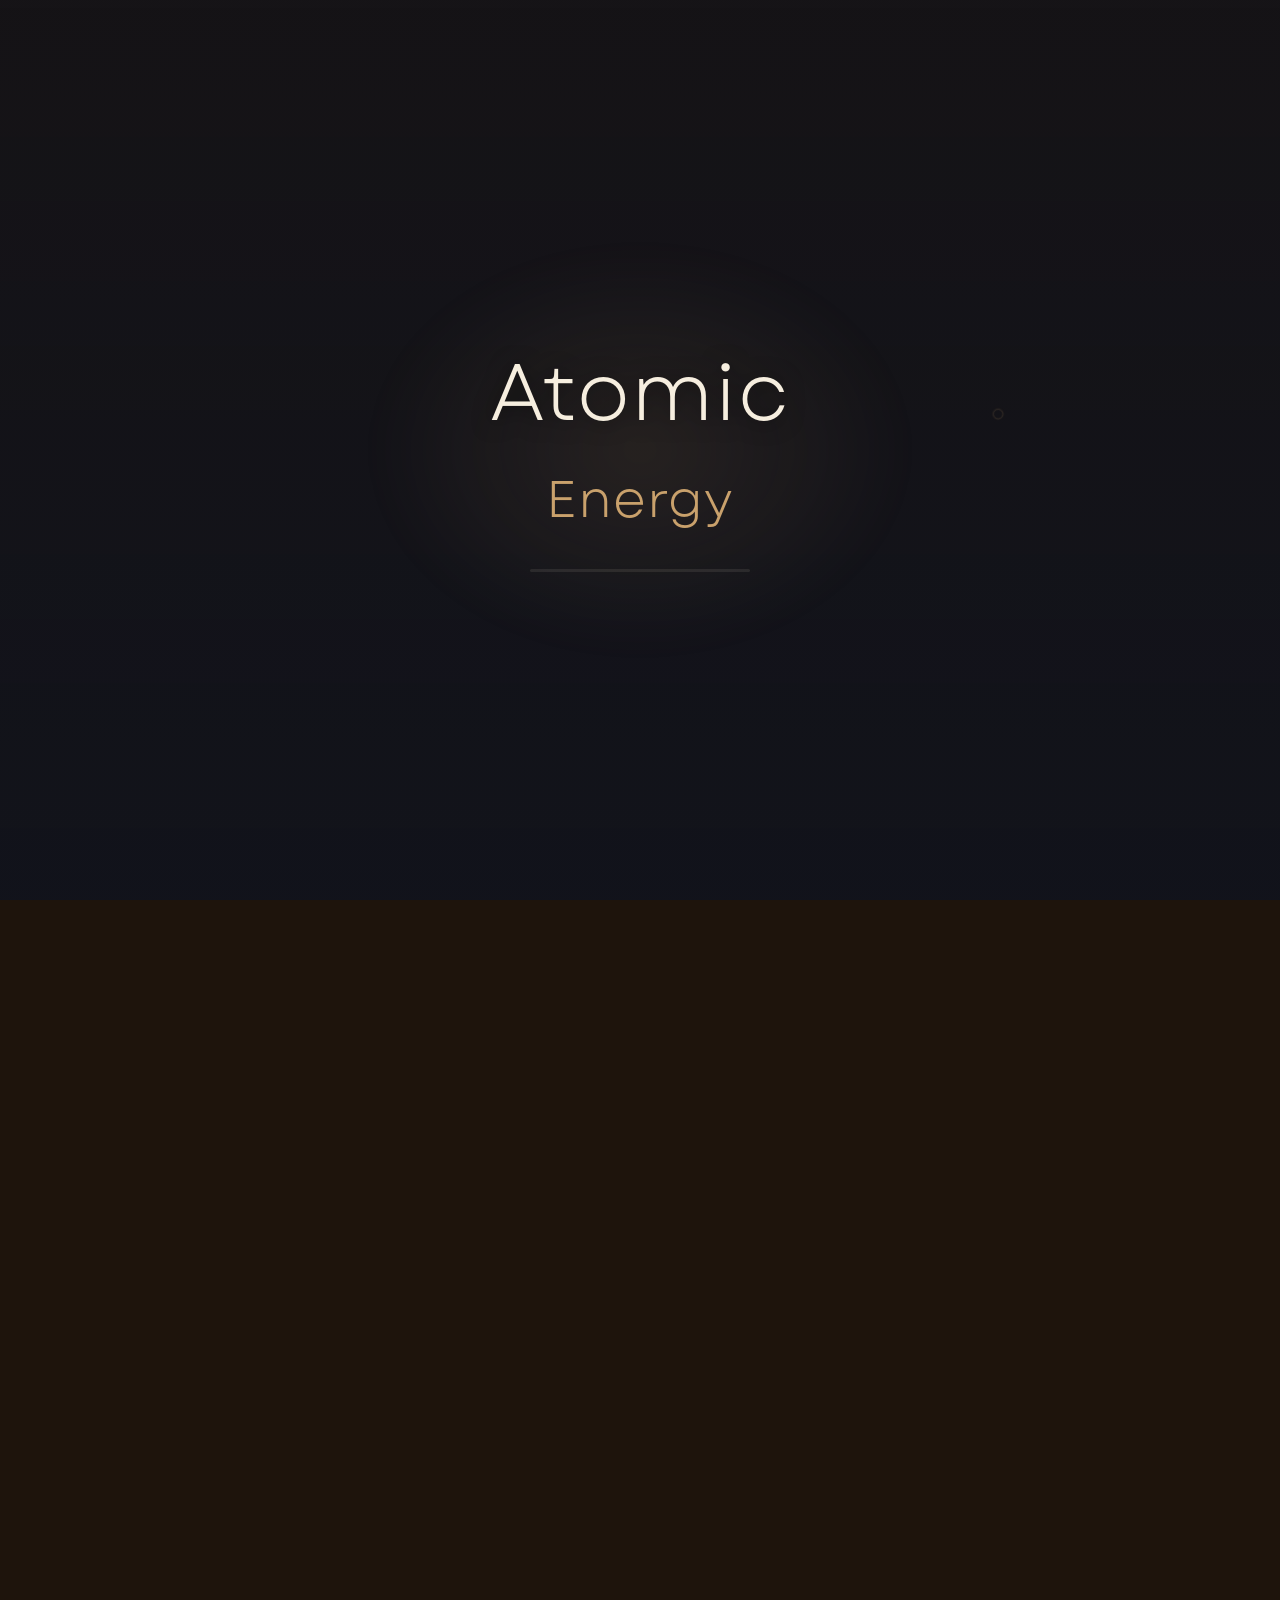
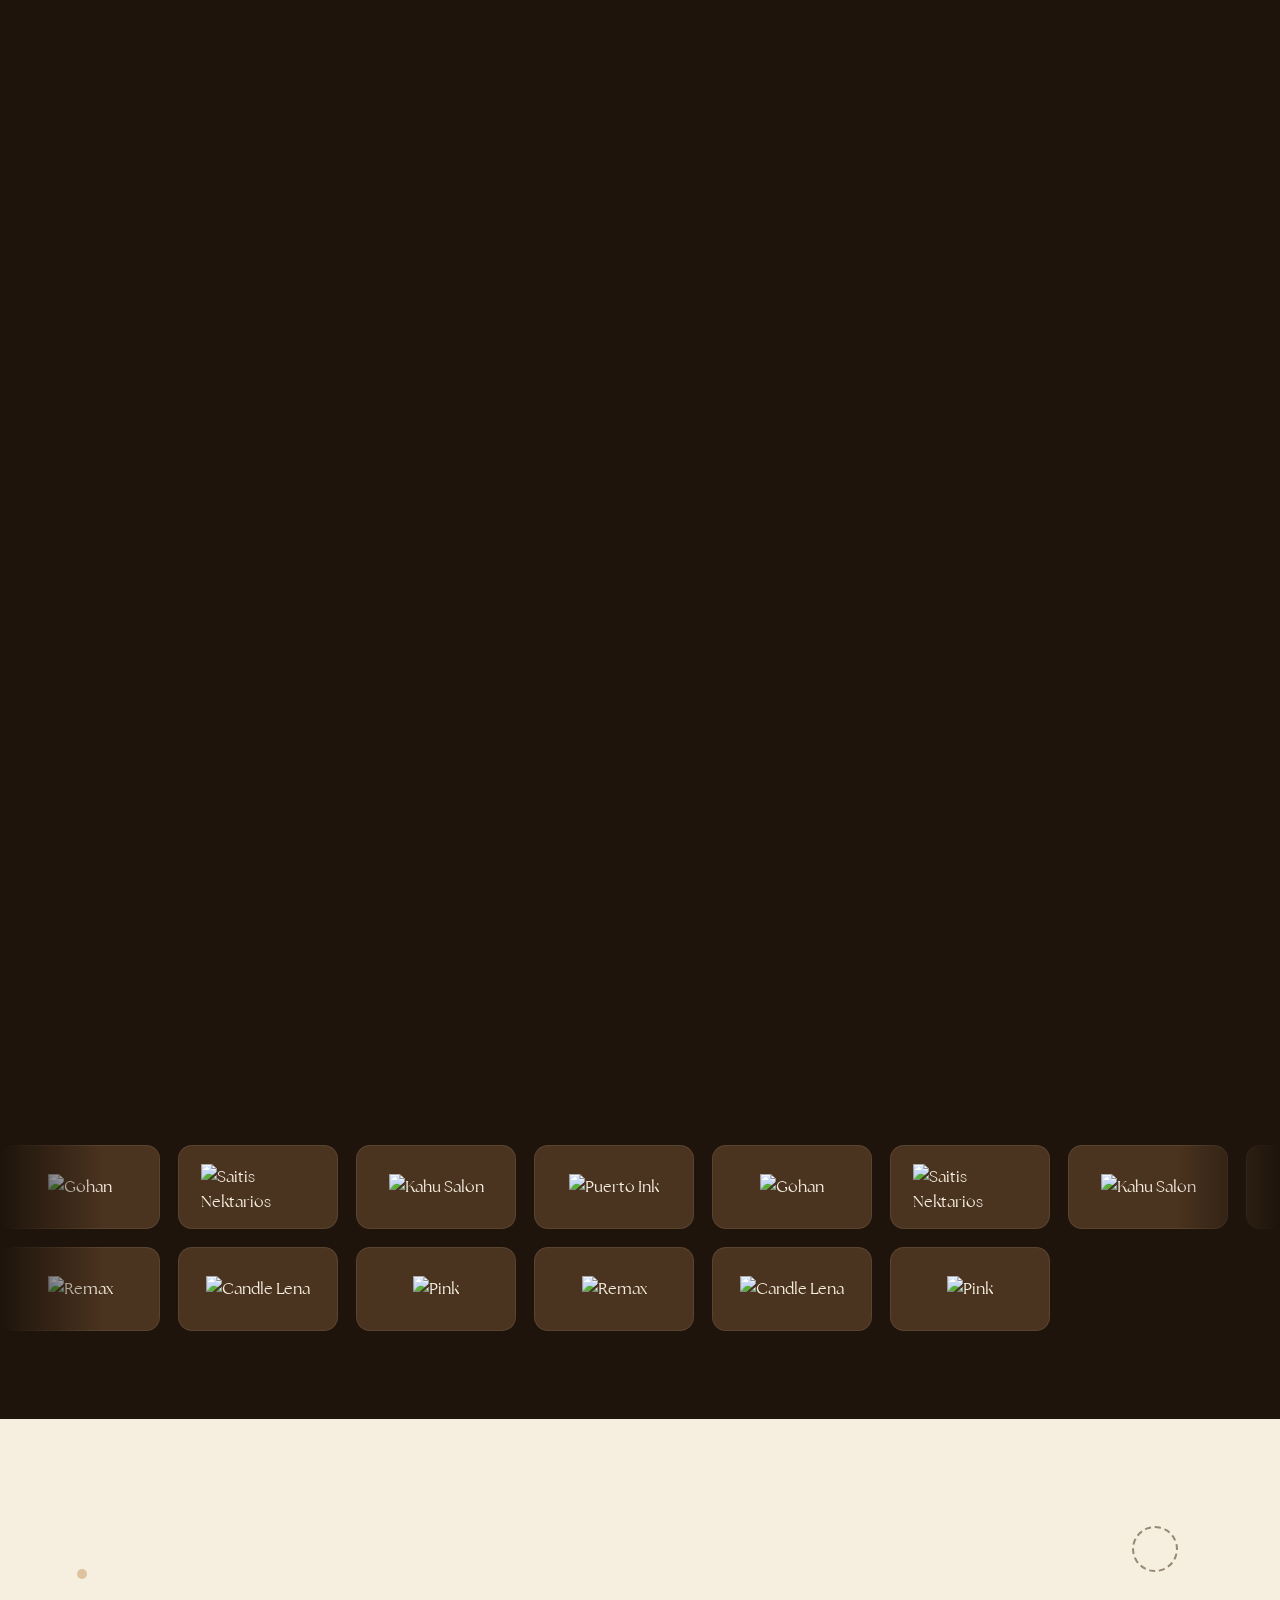
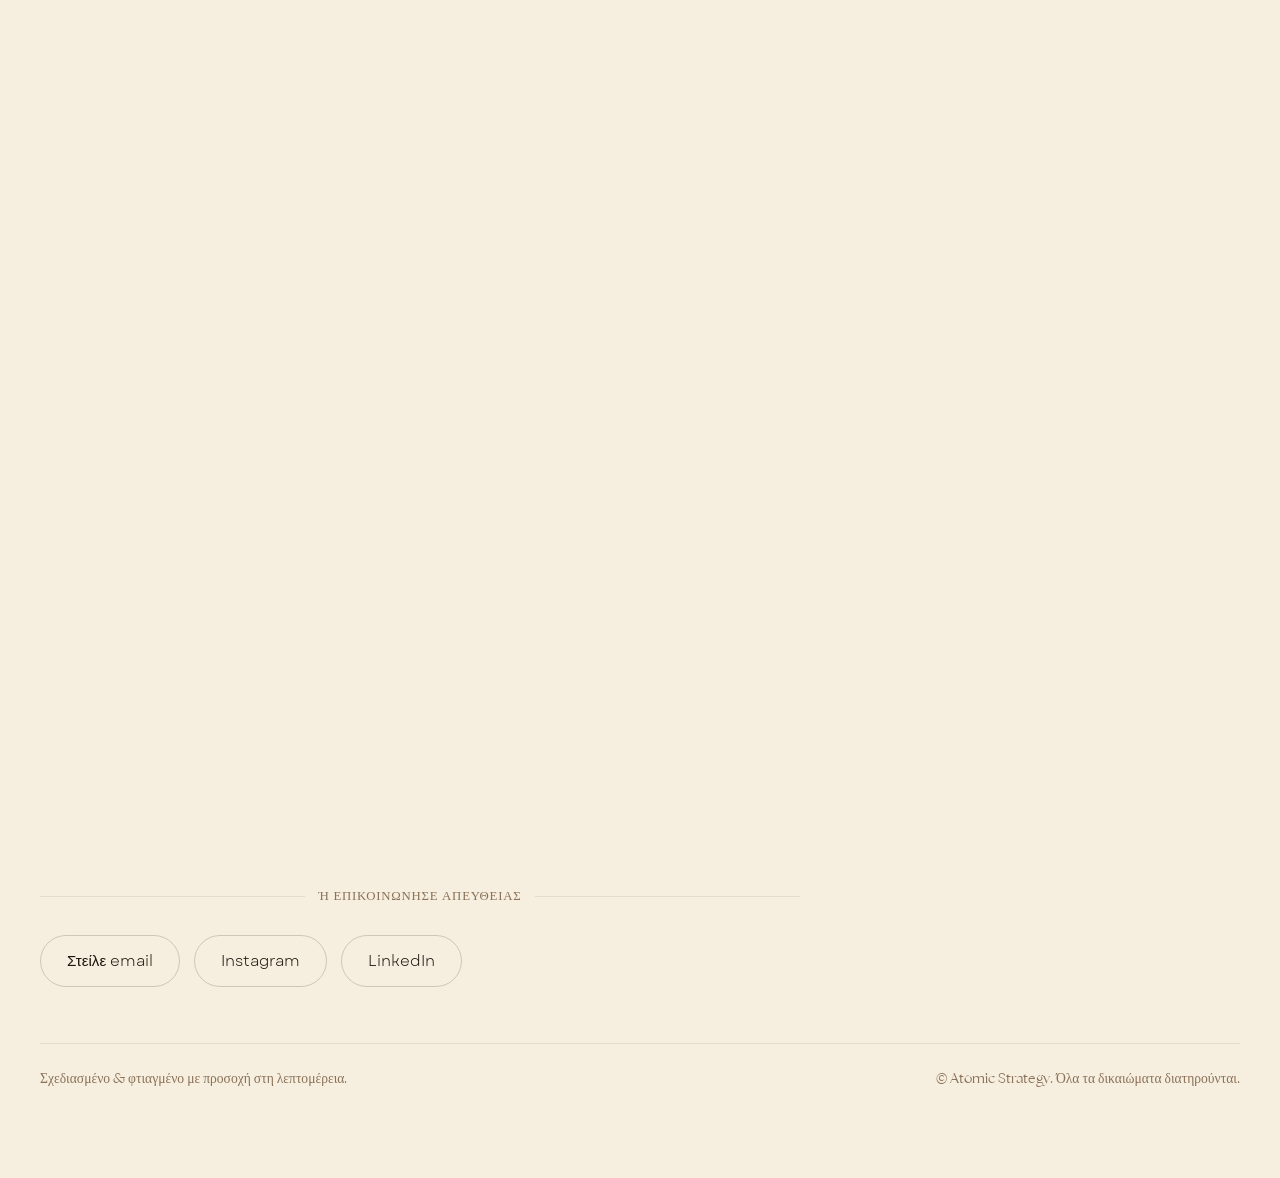
==== index.html @ 616b5c2f "Apply new brand identity: Hazelnut/Espresso/Cream palette, Garet + The Seasons fonts, updated logo a" ====
<!DOCTYPE html>
<html lang="el">
<head>
<meta charset="UTF-8">
<meta name="viewport" content="width=device-width, initial-scale=1.0">
<script>
  (function () {
    try {
      var supportsSticky = window.CSS && CSS.supports && CSS.supports("position", "sticky");
      if (supportsSticky) {
        document.documentElement.classList.add("pin-mode");
      }
      // Every reload / restart starts at the hero: no restored scroll
      // position, and no leftover #anchor jumping past it.
      if ("scrollRestoration" in history) {
        history.scrollRestoration = "manual";
      }
      if (location.hash) {
        history.replaceState(null, "", location.pathname + location.search);
      }
    } catch (e) {}
  })();
</script>
<title data-i18n="meta.title">Marketing that brings brands forward — Atomic Strategy</title>
<meta name="description" data-i18n-content="meta.description" content="Atomic Strategy — boutique brand &amp; marketing strategy studio στο Ηράκλειο Κρήτης.">
<meta property="og:type" content="website">
<meta property="og:url" content="https://atomicstrategy.gr/">
<meta property="og:site_name" content="Atomic Strategy">
<meta property="og:title" content="Marketing that brings brands forward — Atomic Strategy">
<meta property="og:description" content="Atomic Strategy — boutique brand &amp; marketing strategy studio στο Ηράκλειο Κρήτης.">
<meta property="og:image" content="https://atomicstrategy.gr/assets/images/og-cover.png">
<meta property="og:image:width" content="1200">
<meta property="og:image:height" content="630">
<meta name="twitter:card" content="summary_large_image">
<meta name="twitter:title" content="Marketing that brings brands forward — Atomic Strategy">
<meta name="twitter:description" content="Atomic Strategy — boutique brand &amp; marketing strategy studio στο Ηράκλειο Κρήτης.">
<meta name="twitter:image" content="https://atomicstrategy.gr/assets/images/og-cover.png">
<link rel="icon" type="image/svg+xml" href="assets/favicon.svg">
<link rel="stylesheet" href="styles.css?v=202609221">
</head>
<body class="is-loading">

<div class="loader" id="loader" aria-hidden="true">
  <div class="loader-inner">
    <span class="loader-atomic">Atomic</span>
    <span class="loader-cycle" id="loaderCycle">Energy</span>
    <div class="loader-bar"><span class="loader-bar-fill" id="loaderBarFill"></span></div>
  </div>
</div>

<a class="skip-link" href="#main" data-i18n="a11y.skipLink">Μετάβαση στο περιεχόμενο</a>

<header class="floating-nav" id="floatingNav">
  <a href="#top" class="floating-nav-logo" aria-label="Atomic Strategy">
    <span class="brand-badge-text">Atomic<br>Strategy</span>
  </a>
  <nav class="floating-nav-links" aria-label="Κύρια πλοήγηση">
    <div class="nav-dropdown">
      <button type="button" class="nav-dropdown-trigger" id="servicesDropdownTriggerFloating" aria-expanded="false" aria-controls="servicesDropdownPanelFloating" data-i18n="nav.services">Υπηρεσίες</button>
      <div class="nav-dropdown-panel" id="servicesDropdownPanelFloating" aria-hidden="true">
        <div class="nav-dropdown-grid">
          <a href="service-social-media.html" class="nav-dropdown-item">
            <span class="nav-dropdown-icon" aria-hidden="true"><svg class="icon-svg" viewBox="0 0 24 24" fill="none" stroke="currentColor" stroke-width="1.8" stroke-linecap="round" stroke-linejoin="round" aria-hidden="true"><path d="M21 11.5a8.38 8.38 0 0 1-.9 3.8 8.5 8.5 0 0 1-7.6 4.7 8.38 8.38 0 0 1-3.8-.9L3 21l1.9-5.7a8.38 8.38 0 0 1-.9-3.8 8.5 8.5 0 0 1 4.7-7.6 8.38 8.38 0 0 1 3.8-.9h.5a8.48 8.48 0 0 1 8 8v.5z"/></svg></span>
            <span class="nav-dropdown-text">
              <strong data-i18n="service1.title">Διαχείριση Social Media</strong>
              <span data-i18n="service1.desc">Στρατηγική, παραγωγή και διαχείριση περιεχομένου για Meta &amp; TikTok, προσαρμοσμένα στο brand σου.</span>
            </span>
          </a>
          <a href="service-ads.html" class="nav-dropdown-item">
            <span class="nav-dropdown-icon" aria-hidden="true"><svg class="icon-svg" viewBox="0 0 24 24" fill="none" stroke="currentColor" stroke-width="1.8" stroke-linecap="round" stroke-linejoin="round" aria-hidden="true"><circle cx="12" cy="12" r="9"/><circle cx="12" cy="12" r="5"/><circle cx="12" cy="12" r="1.2" fill="currentColor" stroke="none"/></svg></span>
            <span class="nav-dropdown-text">
              <strong data-i18n="service2.title">Meta &amp; Google Ads</strong>
              <span data-i18n="service2.desc">Καμπάνιες βασισμένες στο customer funnel, με στοχευμένο retargeting και μηνιαίο reporting.</span>
            </span>
          </a>
          <a href="service-web.html" class="nav-dropdown-item">
            <span class="nav-dropdown-icon" aria-hidden="true"><svg class="icon-svg" viewBox="0 0 24 24" fill="none" stroke="currentColor" stroke-width="1.8" stroke-linecap="round" stroke-linejoin="round" aria-hidden="true"><polygon points="13 2 3 14 12 14 11 22 21 10 12 10 13 2"/></svg></span>
            <span class="nav-dropdown-text">
              <strong data-i18n="service3.title">Κατασκευή Ιστοσελίδων</strong>
              <span data-i18n="service3.desc">Γρήγορες, custom ιστοσελίδες φτιαγμένες να μετατρέπουν — όχι απλώς να δείχνουν ωραία.</span>
            </span>
          </a>
          <a href="service-brand-strategy.html" class="nav-dropdown-item">
            <span class="nav-dropdown-icon" aria-hidden="true"><svg class="icon-svg" viewBox="0 0 24 24" fill="none" stroke="currentColor" stroke-width="1.8" stroke-linecap="round" stroke-linejoin="round" aria-hidden="true"><line x1="7" y1="17" x2="17" y2="7"/><polyline points="7 7 17 7 17 17"/></svg></span>
            <span class="nav-dropdown-text">
              <strong data-i18n="service4.title">Brand Strategy</strong>
              <span data-i18n="service4.desc">Θέση, αφήγηση και ταυτότητα που κάνουν το brand σου να ξεχωρίζει από το πλήθος.</span>
            </span>
          </a>
        </div>
        <a href="#contact" class="nav-dropdown-footer">
          <span data-i18n="nav.servicesFooterPrompt">Δεν ξέρεις από πού να ξεκινήσεις;</span>
          <span class="nav-dropdown-footer-cta" data-i18n="nav.servicesFooterCta">Κλείσε ένα ραντεβού <span aria-hidden="true">→</span></span>
        </a>
      </div>
    </div>

    <a href="#about" data-i18n="nav.about">Σχετικά</a>
    <a href="#contact" data-i18n="nav.contact">Επικοινωνία</a>
  </nav>
  <a href="#contact" class="btn btn-primary btn-small btn-cta-violet">Let's talk</a>
</header>

<div class="hero-video-frame" id="heroVideoFrame">
  <video id="heroVideo" class="hero-video" src="assets/videos/hero.mp4" muted loop playsinline autoplay aria-hidden="true"></video>
  <div class="hero-video-overlay" aria-hidden="true"></div>
  <button type="button" class="hero-video-play" id="heroVideoPlay" aria-label="Αναπαραγωγή βίντεο">
    <span class="hero-video-play-icon" aria-hidden="true">▶</span>
  </button>
</div>

<main id="main">
<div class="pin-wrap" id="pinWrap">
<div class="pin-stage">
<div class="pin-bg-atom" aria-hidden="true"><span class="atom-ring-simple"></span></div>

  <!-- ============ HERO ============ -->
  <section class="panel hero" id="top">
    <div class="hero-watermark" aria-hidden="true">
      <span class="hero-watermark-word">ATOMIC STRATEGY</span>
    </div>
    <div class="hero-watermark-fill" aria-hidden="true">
      <span class="hero-watermark-word">ATOMIC STRATEGY</span>
    </div>
    <div class="hero-glow" aria-hidden="true"></div>

    <a class="brand-badge" href="#top" aria-label="Atomic Strategy">
      <img class="brand-badge-logo" src="assets/logo.png" alt="Atomic Strategy">
    </a>

    <nav class="hero-nav" aria-label="Κύρια πλοήγηση">
      <div class="nav-dropdown">
        <button type="button" class="nav-dropdown-trigger" id="servicesDropdownTrigger" aria-expanded="false" aria-controls="servicesDropdownPanel" data-i18n="nav.services">Υπηρεσίες</button>
        <div class="nav-dropdown-panel" id="servicesDropdownPanel" aria-hidden="true">
          <div class="nav-dropdown-grid">
            <a href="service-social-media.html" class="nav-dropdown-item">
              <span class="nav-dropdown-icon" aria-hidden="true"><svg class="icon-svg" viewBox="0 0 24 24" fill="none" stroke="currentColor" stroke-width="1.8" stroke-linecap="round" stroke-linejoin="round" aria-hidden="true"><path d="M21 11.5a8.38 8.38 0 0 1-.9 3.8 8.5 8.5 0 0 1-7.6 4.7 8.38 8.38 0 0 1-3.8-.9L3 21l1.9-5.7a8.38 8.38 0 0 1-.9-3.8 8.5 8.5 0 0 1 4.7-7.6 8.38 8.38 0 0 1 3.8-.9h.5a8.48 8.48 0 0 1 8 8v.5z"/></svg></span>
              <span class="nav-dropdown-text">
                <strong data-i18n="service1.title">Διαχείριση Social Media</strong>
                <span data-i18n="service1.desc">Στρατηγική, παραγωγή και διαχείριση περιεχομένου για Meta &amp; TikTok, προσαρμοσμένα στο brand σου.</span>
              </span>
            </a>
            <a href="service-ads.html" class="nav-dropdown-item">
              <span class="nav-dropdown-icon" aria-hidden="true"><svg class="icon-svg" viewBox="0 0 24 24" fill="none" stroke="currentColor" stroke-width="1.8" stroke-linecap="round" stroke-linejoin="round" aria-hidden="true"><circle cx="12" cy="12" r="9"/><circle cx="12" cy="12" r="5"/><circle cx="12" cy="12" r="1.2" fill="currentColor" stroke="none"/></svg></span>
              <span class="nav-dropdown-text">
                <strong data-i18n="service2.title">Meta &amp; Google Ads</strong>
                <span data-i18n="service2.desc">Καμπάνιες βασισμένες στο customer funnel, με στοχευμένο retargeting και μηνιαίο reporting.</span>
              </span>
            </a>
            <a href="service-web.html" class="nav-dropdown-item">
              <span class="nav-dropdown-icon" aria-hidden="true"><svg class="icon-svg" viewBox="0 0 24 24" fill="none" stroke="currentColor" stroke-width="1.8" stroke-linecap="round" stroke-linejoin="round" aria-hidden="true"><polygon points="13 2 3 14 12 14 11 22 21 10 12 10 13 2"/></svg></span>
              <span class="nav-dropdown-text">
                <strong data-i18n="service3.title">Κατασκευή Ιστοσελίδων</strong>
                <span data-i18n="service3.desc">Γρήγορες, custom ιστοσελίδες φτιαγμένες να μετατρέπουν — όχι απλώς να δείχνουν ωραία.</span>
              </span>
            </a>
            <a href="service-brand-strategy.html" class="nav-dropdown-item">
              <span class="nav-dropdown-icon" aria-hidden="true"><svg class="icon-svg" viewBox="0 0 24 24" fill="none" stroke="currentColor" stroke-width="1.8" stroke-linecap="round" stroke-linejoin="round" aria-hidden="true"><line x1="7" y1="17" x2="17" y2="7"/><polyline points="7 7 17 7 17 17"/></svg></span>
              <span class="nav-dropdown-text">
                <strong data-i18n="service4.title">Brand Strategy</strong>
                <span data-i18n="service4.desc">Θέση, αφήγηση και ταυτότητα που κάνουν το brand σου να ξεχωρίζει από το πλήθος.</span>
              </span>
            </a>
          </div>
          <a href="#contact" class="nav-dropdown-footer">
            <span data-i18n="nav.servicesFooterPrompt">Δεν ξέρεις από πού να ξεκινήσεις;</span>
            <span class="nav-dropdown-footer-cta" data-i18n="nav.servicesFooterCta">Κλείσε ένα ραντεβού <span aria-hidden="true">→</span></span>
          </a>
        </div>
      </div>

      <a href="#about" data-i18n="nav.about">Σχετικά</a>
      <a href="#contact" data-i18n="nav.contact">Επικοινωνία</a>
    </nav>

    <div class="hero-top-right">
      <a href="#contact" class="btn btn-primary btn-small btn-cta-violet">Let's talk</a>
    </div>

    <div class="wrap hero-inner">
      <div class="hero-copy">
        <h1 class="hero-title" data-i18n-html="hero.title"><span class="hero-title-line hero-title-line-1">Marketing that brings</span><span class="hero-title-line hero-title-line-2"><span class="glow-text">brands</span> <span class="glow-text">forward</span>.</span></h1>
      </div>
    </div>

    <a class="hero-scroll" href="#about">
      <span data-i18n="hero.scroll">Explore</span>
      <span class="hero-scroll-mouse" aria-hidden="true">
        <span class="hero-scroll-dot"></span>
      </span>
    </a>

    <div class="video-showcase-inner" id="videoShowcaseInner">
      <div class="video-panel-target" id="videoPanelTarget" aria-hidden="true"></div>
      <p class="video-showcase-caption">
        <span class="video-showcase-label" data-i18n="showcase.watchLeft">Δες</span>
        <span class="video-showcase-label" data-i18n="showcase.watchRight">πώς δουλεύουμε</span>
      </p>
    </div>
  </section>

  </div>
  </div>

  <!-- ============ TRUSTED BY ============ -->
  <section class="section trusted-by-section" id="trusted-by">
    <div class="wrap">
      <div class="trusted-by-head reveal">
        <span class="trusted-by-label" data-i18n="trustedBy.label">Μας εμπιστεύτηκαν</span>
      </div>
    </div>

    <div class="logo-marquee" aria-hidden="true">
      <div class="logo-marquee-row">
        <div class="logo-marquee-track">
          <span class="logo-tile"><img src="assets/clients/gohan.png" alt="Gohan" loading="lazy"></span>
          <span class="logo-tile"><img src="assets/clients/saitis nektarios.png" alt="Saitis Nektarios" loading="lazy"></span>
          <span class="logo-tile"><img src="assets/clients/kahu salon.jpeg" alt="Kahu Salon" loading="lazy"></span>
          <span class="logo-tile"><img src="assets/clients/puertoink.jpg" alt="Puerto Ink" loading="lazy"></span>
          <span class="logo-tile"><img src="assets/clients/gohan.png" alt="Gohan" loading="lazy"></span>
          <span class="logo-tile"><img src="assets/clients/saitis nektarios.png" alt="Saitis Nektarios" loading="lazy"></span>
          <span class="logo-tile"><img src="assets/clients/kahu salon.jpeg" alt="Kahu Salon" loading="lazy"></span>
          <span class="logo-tile"><img src="assets/clients/puertoink.jpg" alt="Puerto Ink" loading="lazy"></span>
        </div>
      </div>
      <div class="logo-marquee-row logo-marquee-row-reverse">
        <div class="logo-marquee-track logo-marquee-track-reverse">
          <span class="logo-tile"><img src="assets/clients/remax.jpeg" alt="Remax" loading="lazy"></span>
          <span class="logo-tile"><img src="assets/clients/candle lena.webp" alt="Candle Lena" loading="lazy"></span>
          <span class="logo-tile"><img src="assets/clients/pink.jpeg" alt="Pink" loading="lazy"></span>
          <span class="logo-tile"><img src="assets/clients/remax.jpeg" alt="Remax" loading="lazy"></span>
          <span class="logo-tile"><img src="assets/clients/candle lena.webp" alt="Candle Lena" loading="lazy"></span>
          <span class="logo-tile"><img src="assets/clients/pink.jpeg" alt="Pink" loading="lazy"></span>
        </div>
      </div>
    </div>
  </section>

  <!-- ============ SERVICES ============ -->
  <section class="section section-alt" id="services">
    <div class="doodles" aria-hidden="true">
      <span class="doodle doodle-dot doodle-1"></span>
      <span class="doodle doodle-ring doodle-5"></span>
      <span class="doodle doodle-plus doodle-6"></span>
    </div>
    <div class="svc-pin-wrap" id="svcPinWrap">
    <div class="svc-pin-stage">
    <div class="wrap">
      <div class="svc-split">
        <div class="svc-lead reveal">
          <span class="section-kicker" data-i18n="services.kicker">Οι Υπηρεσίες μας</span>
          <h2 class="svc-lead-title" data-i18n="services.heading">Τι κάνουμε για εσένα.</h2>
          <p class="svc-lead-text" data-i18n="services.subheading">
            Social, διαφημίσεις και web — χτισμένα γύρω από το funnel που πραγματικά ακολουθούν οι πελάτες σου, όχι ένα ημερολόγιο περιεχομένου για το θεαθήναι.
          </p>
        </div>

        <div class="svc-accordion reveal">
          <div class="acc-row is-open">
            <button class="acc-summary" type="button" aria-expanded="true">
              <span data-i18n="service1.title">Διαχείριση Social Media</span>
              <span class="acc-arrow" aria-hidden="true"></span>
            </button>
            <span class="acc-progress" aria-hidden="true"><span class="acc-progress-fill"></span></span>
            <div class="acc-body">
              <div class="acc-body-inner">
                <span class="acc-sub" data-i18n="services.svc1Sub">(Meta &amp; TikTok)</span>
                <ol class="svc-bullets">
                  <li data-i18n="services.svc1B1">Ανάπτυξη εξατομικευμένης στρατηγικής marketing για την επιχείρησή σου</li>
                  <li data-i18n="services.svc1B2">Δημιουργία καινοτόμων concepts για την αποτελεσματική προβολή του brand σου</li>
                  <li data-i18n="services.svc1B3">Παραγωγή περιεχομένου ανάλογα με τη συχνότητα που χρειάζεσαι (+ εύρεση μοντέλων)</li>
                  <li data-i18n="services.svc1B4">Επεξεργασία περιεχομένου ανάλογα με την πλατφόρμα</li>
                  <li data-i18n="services.svc1B5">Ανέβασμα με SEO-optimized περιγραφές</li>
                </ol>
              </div>
            </div>
          </div>

          <div class="acc-row">
            <button class="acc-summary" type="button" aria-expanded="false">
              <span data-i18n="service2.title">Meta &amp; Google Ads</span>
              <span class="acc-arrow" aria-hidden="true"></span>
            </button>
            <span class="acc-progress" aria-hidden="true"><span class="acc-progress-fill"></span></span>
            <div class="acc-body">
              <div class="acc-body-inner">
                <ol class="svc-bullets">
                  <li data-i18n="services.svc2B1">Ανάπτυξη στρατηγικής βασισμένης στο Customer Funnel</li>
                  <li data-i18n="services.svc2B2">Δημιουργία και διαχείριση καμπανιών</li>
                  <li data-i18n="services.svc2B3">Copywriting διαφημίσεων</li>
                  <li data-i18n="services.svc2B4">Δημιουργία Retargeting Audiences (η καλύτερη τακτική)</li>
                  <li data-i18n="services.svc2B5">Παραγωγή creative για τις διαφημίσεις (αν χρειαστεί)</li>
                  <li data-i18n="services.svc2B6">Διαχείριση budget &amp; μηνιαία αναφορά</li>
                </ol>
              </div>
            </div>
          </div>

          <div class="acc-row">
            <button class="acc-summary" type="button" aria-expanded="false">
              <span data-i18n="service3.title">Κατασκευή Ιστοσελίδων</span>
              <span class="acc-arrow" aria-hidden="true"></span>
            </button>
            <span class="acc-progress" aria-hidden="true"><span class="acc-progress-fill"></span></span>
            <div class="acc-body">
              <div class="acc-body-inner">
                <p class="acc-sub" data-i18n="service3.desc">Γρήγορες, custom ιστοσελίδες φτιαγμένες να μετατρέπουν — όχι απλώς να δείχνουν ωραία.</p>
              </div>
            </div>
          </div>

          <div class="acc-row">
            <button class="acc-summary" type="button" aria-expanded="false">
              <span data-i18n="service4.title">Brand Strategy</span>
              <span class="acc-arrow" aria-hidden="true"></span>
            </button>
            <span class="acc-progress" aria-hidden="true"><span class="acc-progress-fill"></span></span>
            <div class="acc-body">
              <div class="acc-body-inner">
                <p class="acc-sub" data-i18n="service4.desc">Θέση, αφήγηση και ταυτότητα που κάνουν το brand σου να ξεχωρίζει από το πλήθος.</p>
              </div>
            </div>
          </div>
        </div>
      </div>
    </div>
    </div>
    </div>
  </section>

  <!-- ============ ABOUT ============ -->
  <section class="section" id="about">
    <div class="wrap about-inner">
      <div class="section-head reveal">
        <span class="section-kicker" data-i18n="about.kicker">Σχετικά</span>
        <h2 data-i18n="about.heading">Λίγα λόγια για εμάς</h2>
      </div>

      <p class="about-body reveal" data-i18n="about.body">
        Το Atomic Strategy είναι ένα boutique brand &amp; marketing strategy studio. Δουλεύουμε με brands που θέλουν να
        ξεχωρίσουν από το πλήθος, συνδυάζοντας στρατηγική με δημιουργικό περιεχόμενο για να χτίσουν ισχυρή ψηφιακή
        παρουσία και να πετύχουν ουσιαστική ανάπτυξη.
      </p>

      <div class="results reveal">
        <p class="results-kicker">
          <span class="results-dot" aria-hidden="true"></span>
          <span data-i18n="results.kicker">Οργανικά αποτελέσματα των πελατών μας</span>
        </p>
        <div class="results-grid">
          <div class="result-stat">
            <p class="result-num">5×</p>
            <p class="result-label" data-i18n="results.l1">Αύξηση κοινού στο Instagram</p>
          </div>
          <div class="result-stat">
            <p class="result-num">+400%</p>
            <p class="result-label" data-i18n="results.l2">Αύξηση followers</p>
          </div>
          <div class="result-stat">
            <p class="result-num">20K–200K</p>
            <p class="result-label" data-i18n="results.l3">Οργανικές προβολές ανά περιεχόμενο</p>
          </div>
          <div class="result-stat">
            <p class="result-num">500K+</p>
            <p class="result-label" data-i18n="results.l4">Οργανικές προβολές σε όλους τους λογαριασμούς που διαχειριζόμαστε</p>
          </div>
          <div class="result-stat">
            <p class="result-num">0 → 1K</p>
            <p class="result-label" data-i18n="results.l5">Κοινό TikTok χτισμένο από το μηδέν</p>
          </div>
          <div class="result-stat">
            <p class="result-num">+400%</p>
            <p class="result-label" data-i18n="results.l6">Ανάπτυξη TikTok σε 30 μέρες</p>
          </div>
        </div>
      </div>
    </div>
  </section>

  <!-- ============ CONTACT ============ -->
  <section class="section section-alt" id="contact">
    <div class="wrap">
      <div class="section-head reveal">
        <span class="section-kicker" data-i18n="contact.kicker">Επικοινωνία</span>
        <h2 data-i18n="contact.heading">Ας φτιάξουμε κάτι μαζί</h2>
        <p class="section-sub" data-i18n="contact.body">
          Έχεις ένα project στο μυαλό σου; Πες μας λίγα λόγια και θα επικοινωνήσουμε μαζί σου σύντομα.
        </p>
      </div>

      <form class="contact-form reveal" id="contactForm">
        <div class="form-field">
          <label for="cf-name" data-i18n="contact.formName">Όνομα</label>
          <input type="text" id="cf-name" name="name" required>
        </div>
        <div class="form-field">
          <label for="cf-email" data-i18n="contact.formEmail">Email</label>
          <input type="email" id="cf-email" name="email" required>
        </div>
        <div class="form-field full">
          <label for="cf-message" data-i18n="contact.formMessage">Μήνυμα</label>
          <textarea id="cf-message" name="message" required></textarea>
        </div>
        <div class="contact-form-actions">
          <button type="submit" class="btn btn-primary" data-i18n="contact.formSubmit">Στείλε μήνυμα</button>
          <p class="form-note" data-i18n="contact.formNote">Ανοίγει η εφαρμογή email σου με τα στοιχεία συμπληρωμένα.</p>
        </div>
      </form>

      <p class="contact-divider" data-i18n="contact.orDivider">Ή επικοινώνησε απευθείας</p>

      <!-- TODO: replace the placeholder social links below with your real ones. -->
      <div class="contact-actions">
        <a class="btn btn-ghost" href="mailto:helloatomicstrategy@gmail.com" data-i18n="contact.emailLabel">Στείλε email</a>
        <a class="btn btn-ghost" href="https://instagram.com/atomic_strategy" target="_blank" rel="noopener" data-i18n="contact.instagram">Instagram</a>
        <a class="btn btn-ghost" href="https://www.linkedin.com/in/maria-chalkiadaki-marketing-1877251b8/" target="_blank" rel="noopener" data-i18n="contact.linkedin">LinkedIn</a>
      </div>

      <div class="footer-inner embedded-footer">
        <p data-i18n-html="footer.tagline">Σχεδιασμένο &amp; φτιαγμένο με προσοχή στη λεπτομέρεια.</p>
        <p class="footer-rights">© <span id="year"></span> Atomic Strategy. <span data-i18n="footer.rights">Όλα τα δικαιώματα διατηρούνται.</span></p>
      </div>
    </div>
  </section>

</main>

<script src="script.js?v=202609221"></script>
</body>
</html>
---- styles.css ----
/* =========================================================
   Atomic Strategy — Brand & Marketing Strategy Studio
   Design system ("Old-school business. New-school tools."):
   Espresso Brown darks, Cream text, Hazelnut as the one warm accent
   Garet (headings/display/UI chrome/wordmark) + The Seasons (body)
   — the brand's actual licensed fonts, supplied in /new branding/fonts
   ========================================================= */

@font-face {
  font-family: "Garet";
  src: url("assets/fonts/garet/Garet-Book.woff2") format("woff2"),
       url("assets/fonts/garet/Garet-Book.woff") format("woff"),
       url("assets/fonts/garet/Garet-Book.otf") format("opentype");
  font-weight: 400;
  font-style: normal;
  font-display: swap;
}
@font-face {
  font-family: "Garet";
  src: url("assets/fonts/garet/Garet-Heavy.woff2") format("woff2"),
       url("assets/fonts/garet/Garet-Heavy.woff") format("woff"),
       url("assets/fonts/garet/Garet-Heavy.otf") format("opentype");
  font-weight: 700;
  font-style: normal;
  font-display: swap;
}

@font-face {
  font-family: "The Seasons";
  src: url("assets/fonts/the-seasons/The Seasons Light.ttf") format("truetype");
  font-weight: 300; font-style: normal; font-display: swap;
}
@font-face {
  font-family: "The Seasons";
  src: url("assets/fonts/the-seasons/The Seasons Regular.ttf") format("truetype");
  font-weight: 400; font-style: normal; font-display: swap;
}
@font-face {
  font-family: "The Seasons";
  src: url("assets/fonts/the-seasons/The Seasons Bold.ttf") format("truetype");
  font-weight: 700; font-style: normal; font-display: swap;
}
@font-face {
  font-family: "The Seasons";
  src: url("assets/fonts/the-seasons/The Seasons Light Italic.ttf") format("truetype");
  font-weight: 300; font-style: italic; font-display: swap;
}
@font-face {
  font-family: "The Seasons";
  src: url("assets/fonts/the-seasons/The Seasons Italic.ttf") format("truetype");
  font-weight: 400; font-style: italic; font-display: swap;
}
@font-face {
  font-family: "The Seasons";
  src: url("assets/fonts/the-seasons/The Seasons Bold Italic.ttf") format("truetype");
  font-weight: 700; font-style: italic; font-display: swap;
}

@font-face {
  font-family: "Horizon";
  src: url("fonts/horizon/Horizon.woff2") format("woff2"),
       url("fonts/horizon/Horizon.otf") format("opentype");
  font-weight: 400; font-style: normal; font-display: swap;
}

@font-face {
  font-family: "PP Neue Montreal";
  src: url("fonts/horizon/neue-montreal/ppneuemontreal-thin.otf") format("opentype");
  font-weight: 100; font-style: normal; font-display: swap;
}
@font-face {
  font-family: "PP Neue Montreal";
  src: url("fonts/horizon/neue-montreal/ppneuemontreal-book.otf") format("opentype");
  font-weight: 400; font-style: normal; font-display: swap;
}
@font-face {
  font-family: "PP Neue Montreal";
  src: url("fonts/horizon/neue-montreal/ppneuemontreal-italic.otf") format("opentype");
  font-weight: 400; font-style: italic; font-display: swap;
}
@font-face {
  font-family: "PP Neue Montreal";
  src: url("fonts/horizon/neue-montreal/ppneuemontreal-medium.otf") format("opentype");
  font-weight: 500; font-style: normal; font-display: swap;
}
@font-face {
  font-family: "PP Neue Montreal";
  src: url("fonts/horizon/neue-montreal/ppneuemontreal-semibolditalic.otf") format("opentype");
  font-weight: 600; font-style: italic; font-display: swap;
}
@font-face {
  font-family: "PP Neue Montreal";
  src: url("fonts/horizon/neue-montreal/ppneuemontreal-bold.otf") format("opentype");
  font-weight: 700; font-style: normal; font-display: swap;
}

/* Smooth native crossfade between pages (index ↔ case-studies ↔ the four
   service-*.html pages) — browsers that support the View Transitions API
   (Chromium-based ones, at least) animate the old page fading into the new
   one automatically; everywhere else this is simply ignored and navigation
   just works as normal. */
@view-transition {
  navigation: auto;
}

/* Previous accent palette, before the "Midnight Coral" rebrand below —
   kept here for an easy rollback if needed:
   --bg-deep: #285185; --bg-base: #285185;
   --bg-raised: #6f4849; --bg-raised-2: #8d6667;
   --border-soft: rgba(204, 217, 226, 0.09); --border-strong: rgba(204, 217, 226, 0.2);
   --amber: #d67940; --amber-bright: #f4975e; --amber-dim: #b66736;
   --amber-glow: rgba(214, 121, 64, 0.28); --accent-ink: #1c2f4d;
   --magenta: #ccd9e2; --magenta-bright: #dbe8f1;
   --magenta-glow: rgba(204, 217, 226, 0.25);
   --yellow: #d67940; --yellow-glow: rgba(214, 121, 64, 0.22);
   --text-primary: #ccd9e2; --text-secondary: #ad8384; --text-muted: #7a95b4;
*/
:root {
  /* "Hazelnut & Espresso" palette — Pantone-referenced brand coloring:
     Hazelnut 50% (human/approachable) as the one warm accent, Brown 25%
     (heritage/stability), Black 20% (confidence/performance) as the
     dark base, Cream 5% (butter/warmth) as text and highlights */
  --bg-deep: #1e140c;    /* Espresso (Black, warmed toward Brown) */
  --bg-base: #1e140c;
  --bg-raised: #4a331f;  /* Brown */
  --bg-raised-2: #5c4128; /* lighter Brown, for a second raised layer */
  --border-soft: rgba(246, 238, 223, 0.09);
  --border-strong: rgba(246, 238, 223, 0.2);

  /* Hazelnut — the one warm accent */
  --amber: #c9a16c;
  --amber-bright: #dcb98c;
  --amber-dim: #a9814f;
  --amber-glow: rgba(201, 161, 108, 0.28);
  --accent-ink: #1e140c; /* Espresso text on accent (Hazelnut) surfaces */

  /* Secondary accent for kickers, badges & doodles — Cream, the softer
     counterpoint to the Hazelnut primary accent */
  --magenta: #f6eedf;
  --magenta-bright: #fffbf3;
  --magenta-glow: rgba(246, 238, 223, 0.25);
  --yellow: #c9a16c;
  --yellow-glow: rgba(201, 161, 108, 0.22);

  /* Text */
  --text-primary: #f6eedf;   /* Cream */
  --text-secondary: #dcb98c; /* Hazelnut-bright */
  --text-muted: #a68f78;

  --font-display: "Garet", "Segoe UI", sans-serif;
  --font-body: "The Seasons", Georgia, serif;
  --font-wordmark: "Garet", var(--font-display);
  --font-heading: "Garet", "Helvetica Neue", Arial, sans-serif;

  --radius-md: 14px;
  --radius-lg: 22px;
  --radius-pill: 999px;

  --shadow-soft: 0 20px 60px rgba(0, 0, 0, 0.55);
}

/* ---------- Reset ---------- */
* {
  box-sizing: border-box;
}

html {
  scroll-behavior: smooth;
  scrollbar-width: thin;
  scrollbar-color: var(--amber) var(--bg-deep);
}

::-webkit-scrollbar {
  width: 11px;
}

::-webkit-scrollbar-track {
  background: var(--bg-deep);
}

::-webkit-scrollbar-thumb {
  background: var(--amber-dim);
  border-radius: var(--radius-pill);
  border: 2px solid var(--bg-deep);
}

::-webkit-scrollbar-thumb:hover {
  background: var(--amber);
}

body {
  margin: 0;
  background: var(--bg-base);
  color: var(--text-primary);
  font-family: var(--font-body);
  line-height: 1.6;
  -webkit-font-smoothing: antialiased;
}

img {
  max-width: 100%;
  display: block;
}

a {
  color: inherit;
  text-decoration: none;
}

ul {
  margin: 0;
  padding: 0;
  list-style: none;
}

h1, h2, h3, h4 {
  font-family: var(--font-heading);
  font-weight: 700;
  line-height: 1.2;
  margin: 0 0 0.5em;
}

p {
  margin: 0 0 1em;
}

.wrap {
  position: relative;
  z-index: 1;
  max-width: 1440px;
  margin: 0 auto;
  padding: 0 40px;
}

.skip-link {
  position: absolute;
  left: -9999px;
  top: 0;
  background: var(--amber);
  color: var(--accent-ink);
  padding: 12px 20px;
  border-radius: 0 0 8px 0;
  z-index: 100;
  font-weight: 600;
}

.skip-link:focus {
  left: 0;
}

/* ---------- Intro loader ----------
   The hero itself IS the loading screen — video already playing behind it,
   nav/slogan/logo/explore hidden until the bar finishes (see the
   body.is-loading rules further down) — with "Atomic"/the cycling word
   overlaid on top of the video, settling on "Strategy" right as the bar
   completes, then handing off into the hero reveal transition. */
.loader {
  position: fixed;
  inset: 0;
  z-index: 500;
  display: flex;
  align-items: center;
  justify-content: center;
  background: transparent;
  opacity: 1;
  visibility: visible;
  transition: opacity 0.6s ease, visibility 0s linear 0s;
}

.loader.is-done {
  opacity: 0;
  visibility: hidden;
  pointer-events: none;
  transition: opacity 0.6s ease, visibility 0s linear 0.6s;
}

body.is-loading {
  overflow: hidden;
}

.loader-inner {
  display: flex;
  flex-direction: column;
  align-items: center;
  gap: 0.15em;
  text-align: center;
  font-family: var(--font-wordmark);
  font-weight: 400;
}

.loader-atomic {
  font-size: clamp(2.2rem, 7vw, 5rem);
  letter-spacing: 0.02em;
  color: var(--text-primary);
  /* Extra legibility over the moving hero video underneath. */
  text-shadow: 0 2px 20px rgba(0, 0, 0, 0.5);
}

.loader-cycle {
  display: inline-block;
  min-height: 1.15em;
  font-size: clamp(1.5rem, 4.6vw, 3.2rem);
  letter-spacing: 0.02em;
  color: var(--amber);
  opacity: 1;
  transform: translateY(0);
  transition: opacity 0.07s ease, transform 0.07s ease;
}

.loader-cycle.is-flip {
  opacity: 0;
  transform: translateY(-6px);
}

.loader-cycle.is-final {
  color: var(--amber-bright);
  text-shadow: 0 0 22px var(--amber-glow);
  animation: loader-final-pop 0.5s cubic-bezier(0.34, 1.56, 0.64, 1) both;
}

@keyframes loader-final-pop {
  0% { transform: scale(0.8); text-shadow: 0 0 0 transparent; }
  55% { transform: scale(1.16); text-shadow: 0 0 30px var(--amber-glow); }
  100% { transform: scale(1); text-shadow: 0 0 22px var(--amber-glow); }
}

.loader-bar {
  margin-top: 1.6em;
  width: min(220px, 50vw);
  height: 3px;
  border-radius: var(--radius-pill);
  background: var(--border-soft);
  overflow: hidden;
}

.loader-bar-fill {
  display: block;
  height: 100%;
  width: 0%;
  background: linear-gradient(90deg, var(--amber), var(--amber-bright));
  border-radius: var(--radius-pill);
  transition: width 0.12s linear;
}

@media (prefers-reduced-motion: reduce) {
  .loader { transition: none; }
  .loader-cycle { transition: none; }
  .loader-cycle.is-final { animation: none; }
  .loader-bar-fill { transition: none; }
}

/* ---------- Buttons ---------- */
.btn {
  display: inline-flex;
  align-items: center;
  justify-content: center;
  gap: 8px;
  padding: 13px 26px;
  border-radius: var(--radius-pill);
  font-family: var(--font-display);
  font-weight: 500;
  font-size: 0.95rem;
  border: 1px solid transparent;
  cursor: pointer;
  transition: transform 0.2s ease, box-shadow 0.2s ease, background 0.2s ease, border-color 0.2s ease;
  white-space: nowrap;
}

.btn-primary {
  background: linear-gradient(135deg, var(--amber-bright), var(--amber));
  color: var(--accent-ink);
  box-shadow: 0 8px 24px var(--amber-glow);
}

.btn-primary:hover {
  transform: translateY(-2px);
  box-shadow: 0 12px 32px var(--amber-glow);
}

/* The nav "Let's talk" CTA specifically — matches the hero/dark theme's
   own Deep Black rather than standing out in the accent color, so it reads
   as part of the surrounding chrome instead of a pop-color button.
   Hardcoded to the dark-theme black (not var(--bg-*), which further
   down the page resolves to the light theme's white — see #services
   etc.) since this button appears both there and in the still-dark
   hero/floating-nav. */
.btn-cta-violet {
  background: #1e140c;
  color: #f6eedf;
  box-shadow: none;
}

.btn-cta-violet:hover {
  background: #2e2013;
  box-shadow: 0 8px 20px rgba(30, 20, 12, 0.4);
}

.btn-ghost {
  background: transparent;
  border-color: var(--border-strong);
  color: var(--text-primary);
}

.btn-ghost:hover {
  border-color: var(--amber);
  color: var(--amber-bright);
}

.btn-small {
  padding: 9px 18px;
  font-size: 0.85rem;
}

/* ---------- Brand badge, top-left ---------- */
.brand-badge {
  position: absolute;
  top: 0;
  left: 0;
  z-index: 2;
  display: inline-flex;
  text-decoration: none;
  transition: transform 0.25s ease, filter 0.25s ease;
}

.brand-badge:hover {
  transform: scale(1.06);
  filter: drop-shadow(0 0 10px var(--amber-glow));
}

/* Logo, nav options and slogan stay hidden while the hero doubles as the
   loading screen, then fade in together once script.js's loader finish()
   removes body.is-loading (bar complete) — reusing that existing timing
   instead of adding new JS for the reveal. */
.hero .brand-badge,
.hero .hero-nav,
.hero .hero-top-right,
.hero .hero-copy,
.hero .hero-scroll {
  transition: opacity 0.8s ease 0.1s;
}

body.is-loading .hero .brand-badge,
body.is-loading .hero .hero-nav,
body.is-loading .hero .hero-top-right,
body.is-loading .hero .hero-copy,
body.is-loading .hero .hero-scroll {
  /* !important: script.js's scroll-driven header/slogan fade sets an
     inline opacity (starting at 1, at scroll progress 0) on these same
     elements on load, which would otherwise beat this rule outright
     regardless of selector specificity. */
  opacity: 0 !important;
  pointer-events: none !important;
}

.brand-badge-logo {
  height: 300px;
  width: auto;
  display: block;
  /* the source PNG has ~5-7% transparent padding baked in around the
     mark, so pull it up/left by that much to sit truly flush in the
     corner instead of visibly inset */
  margin: -85px 0 0 -35px;
}

.brand-badge-text {
  font-family: var(--font-display);
  font-weight: 700;
  font-size: 0.72rem;
  line-height: 1.2;
  letter-spacing: 0.04em;
  text-transform: uppercase;
  color: var(--text-primary);
  white-space: nowrap;
}

/* The hero's own badge (top-left) reads white and considerably larger,
   right in the corner — the floating pill nav reuses the same
   .brand-badge-text markup/class at its original compact size and theme
   color, so this is scoped to just the hero instance rather than changed
   on the shared rule above. */
.hero .brand-badge-text {
  font-size: 2rem;
  color: #f6eedf;
}

/* ---------- Nav (embedded in hero) ----------
   The menu toggle stands on its own on the left edge, vertically centered;
   the language switch stands separately, top-right. */
.hero-top-right {
  position: absolute;
  top: 24px;
  right: 24px;
  z-index: 2;
  display: flex;
  align-items: center;
  gap: 20px;
}

/* ---------- Section nav, top-center ---------- */
.hero-nav {
  position: absolute;
  top: 24px;
  left: 50%;
  transform: translateX(-50%);
  z-index: 2;
  display: flex;
  /* Without this, flex's default align-items: stretch lets the
     .nav-dropdown wrapper (taller than a plain <a>, thanks to the
     trigger's chevron) stretch the whole flex row, sitting its button
     text lower than the other links' top-aligned baseline. */
  align-items: center;
  gap: clamp(20px, 3vw, 36px);
}

.hero-nav a,
.hero-nav .nav-dropdown-trigger {
  font-family: var(--font-display);
  font-size: 0.82rem;
  font-weight: 500;
  letter-spacing: 0.04em;
  text-transform: uppercase;
  color: #f6eedf;
  text-decoration: none;
  transition: color 0.2s ease;
}

.hero-nav a:hover,
.hero-nav .nav-dropdown-trigger:hover {
  color: var(--amber-bright);
}

/* ---------- Floating navbar ----------
   Hidden (and non-interactive) while the hero is the active panel — its own
   embedded nav covers that — then fades in as a compact pill once scrolled
   past it, and stays fixed at the top for the rest of the page. Toggled via
   .is-visible from the pinned-scroll active-panel tracking in script.js. */
.floating-nav {
  position: fixed;
  top: 24px;
  left: 50%;
  z-index: 50;
  display: flex;
  align-items: center;
  gap: clamp(20px, 3vw, 40px);
  padding: 10px 10px 10px 22px;
  background: transparent;
  backdrop-filter: blur(18px) saturate(140%);
  -webkit-backdrop-filter: blur(18px) saturate(140%);
  border: 1px solid var(--border-soft);
  border-radius: var(--radius-md);
  box-shadow: var(--shadow-soft);
  opacity: 0;
  visibility: hidden;
  pointer-events: none;
  transform: translate(-50%, -10px);
  transition: opacity 0.3s ease, transform 0.3s ease, visibility 0s linear 0.3s;
}

.floating-nav.is-visible {
  opacity: 1;
  visibility: visible;
  pointer-events: auto;
  transform: translate(-50%, 0);
  transition: opacity 0.3s ease, transform 0.3s ease, visibility 0s;
}

.floating-nav-logo {
  display: inline-flex;
  align-items: center;
  text-decoration: none;
}

.floating-nav-links {
  display: flex;
  align-items: center;
  gap: clamp(16px, 2.4vw, 28px);
}

.floating-nav-links a,
.floating-nav-links .nav-dropdown-trigger {
  font-family: var(--font-display);
  font-size: 0.8rem;
  font-weight: 500;
  letter-spacing: 0.02em;
  color: var(--text-secondary);
  text-decoration: none;
  white-space: nowrap;
  transition: color 0.2s ease;
}

.floating-nav-links a:hover,
.floating-nav-links .nav-dropdown-trigger:hover {
  color: var(--amber-bright);
}

@media (max-width: 900px) {
  /* Drop the services dropdown from the compact pill on narrow viewports —
     it's still reachable from the hero's own nav further down the page. */
  .floating-nav {
    gap: 14px;
    padding: 8px 8px 8px 16px;
  }
  .floating-nav-links {
    gap: 12px;
  }
  .floating-nav-links .nav-dropdown {
    display: none;
  }
}

@media (max-width: 620px) {
  .floating-nav-logo {
    display: none;
  }
}

/* ---------- Services mega-menu dropdown, off the top nav ---------- */
.nav-dropdown {
  position: relative;
}

.nav-dropdown-trigger {
  display: inline-flex;
  align-items: center;
  gap: 5px;
  background: none;
  border: none;
  padding: 0;
  font-family: var(--font-display);
  font-size: 0.82rem;
  font-weight: 500;
  letter-spacing: 0.04em;
  text-transform: uppercase;
  color: var(--text-secondary);
  cursor: pointer;
  transition: color 0.2s ease;
}

.nav-dropdown-trigger::after {
  content: "";
  width: 6px;
  height: 6px;
  border-right: 1.5px solid currentColor;
  border-bottom: 1.5px solid currentColor;
  transform: rotate(45deg) translateY(-2px);
  transition: transform 0.2s ease;
}

.nav-dropdown-trigger:hover,
.nav-dropdown.is-open .nav-dropdown-trigger {
  color: var(--amber-bright);
}

.nav-dropdown.is-open .nav-dropdown-trigger::after {
  transform: rotate(-135deg) translateY(1px);
}

.nav-dropdown-panel {
  position: absolute;
  top: 100%;
  left: 50%;
  margin-top: 18px;
  transform: translate(-50%, -8px);
  width: min(620px, 90vw);
  z-index: 5;
  background: var(--bg-raised);
  border: 1px solid var(--border-soft);
  border-radius: var(--radius-lg);
  box-shadow: var(--shadow-soft);
  padding: 24px;
  opacity: 0;
  visibility: hidden;
  pointer-events: none;
  /* While closed it collapses to nothing (after the fade-out), otherwise its
     invisible box still stretches the hero panel's scrollable area — on a
     phone that let touches scroll inside the panel instead of the page. */
  max-height: 2000px;
  transition: opacity 0.2s ease, transform 0.2s ease, visibility 0s linear 0.2s,
    max-height 0s linear 0.2s, padding 0s linear 0.2s, border-width 0s linear 0.2s;
}

.nav-dropdown:not(.is-open) .nav-dropdown-panel {
  max-height: 0;
  padding-top: 0;
  padding-bottom: 0;
  border-width: 0;
  overflow: hidden;
}

.nav-dropdown.is-open .nav-dropdown-panel {
  opacity: 1;
  visibility: visible;
  pointer-events: auto;
  transform: translate(-50%, 0);
  transition: opacity 0.2s ease, transform 0.2s ease, visibility 0s;
}

.nav-dropdown-grid {
  display: grid;
  grid-template-columns: 1fr 1fr;
  gap: 4px 28px;
}

.nav-dropdown-item {
  display: flex;
  align-items: flex-start;
  gap: 12px;
  padding: 12px;
  border-radius: var(--radius-md);
  text-decoration: none;
  transition: background 0.2s ease;
}

.nav-dropdown-item:hover {
  background: var(--bg-raised-2);
}

.nav-dropdown-icon {
  flex: none;
  font-size: 1.2rem;
  line-height: 1;
  margin-top: 2px;
  color: var(--amber);
}

/* Sized in em off the parent's own font-size, matching how the emoji
   it replaced used to scale, with color coming from currentColor. */
.icon-svg {
  width: 1em;
  height: 1em;
  display: block;
}

.nav-dropdown-text {
  display: flex;
  flex-direction: column;
  gap: 4px;
}

.nav-dropdown-text strong {
  font-family: var(--font-display);
  font-size: 0.92rem;
  font-weight: 600;
  color: var(--text-primary);
}

.nav-dropdown-text span {
  font-size: 0.82rem;
  line-height: 1.4;
  color: var(--text-secondary);
}

.nav-dropdown-footer {
  display: flex;
  align-items: center;
  justify-content: space-between;
  gap: 16px;
  flex-wrap: wrap;
  margin-top: 16px;
  padding-top: 16px;
  border-top: 1px solid var(--border-soft);
  text-decoration: none;
  font-size: 0.85rem;
  color: var(--text-secondary);
}

.nav-dropdown-footer-cta {
  font-family: var(--font-display);
  font-weight: 600;
  color: var(--amber-bright);
}

.nav-dropdown-footer-cta span {
  transition: transform 0.2s ease;
  display: inline-block;
}

.nav-dropdown-footer:hover .nav-dropdown-footer-cta span {
  transform: translateX(4px);
}

@media (max-width: 620px) {
  .nav-dropdown-panel {
    width: 88vw;
    padding: 18px;
  }

  .nav-dropdown-grid {
    grid-template-columns: 1fr;
    gap: 2px;
  }
}

/* ---------- Hero ---------- */
.hero {
  position: relative;
  overflow: hidden;
  min-height: 88vh;
  display: flex;
  align-items: center;
  padding: 140px 0 120px;
}

/* One centered line, sitting above the hero title/slogan — with the
   slogan itself on top (z-index 0 vs. the hero copy's own stacking
   context above it). */
.hero-watermark {
  position: absolute;
  inset: 0;
  z-index: 0;
  pointer-events: none;
  user-select: none;
  /* Disabled for now — flip this back to visible (and the matching rule
     on .hero-watermark-fill below) to bring the "ATOMIC STRATEGY"
     background wordmark back. */
  display: none;
}

.hero-watermark-word {
  position: absolute;
  top: 30%;
  left: 50%;
  transform: translate(-50%, -50%);
  width: max-content;
  font-family: var(--font-wordmark);
  font-weight: 400;
  font-size: clamp(2rem, 6vw, 4.6rem);
  letter-spacing: 0.04em;
  color: transparent;
  -webkit-text-stroke: 1.5px var(--magenta-glow);
  white-space: nowrap;
}

/* A solid-black duplicate of each word, revealed only inside a circle
   that script.js keeps synced to the atom mark's live position/size — so
   the letters read as a dark "cutout" specifically where it passes behind
   them, while the ghost outline above stays untouched everywhere else. */
.hero-watermark-fill {
  position: absolute;
  inset: 0;
  z-index: 0;
  pointer-events: none;
  user-select: none;
  --blob-x: 50%;
  --blob-y: 50%;
  --blob-r: 0px;
  -webkit-mask-image: radial-gradient(circle var(--blob-r) at var(--blob-x) var(--blob-y), #000 0%, #000 55%, transparent 100%);
  mask-image: radial-gradient(circle var(--blob-r) at var(--blob-x) var(--blob-y), #000 0%, #000 55%, transparent 100%);
  /* Disabled alongside .hero-watermark above — see the note there. */
  display: none;
}

/* The atom "lights up" whatever letters it's currently passing behind —
   revealed through the exact same mask circle script.js keeps synced to
   its live position (see --blob-x/--blob-y/--blob-r on .hero-watermark-fill). */
.hero-watermark-fill .hero-watermark-word {
  color: var(--amber-bright);
  -webkit-text-stroke: 0;
  text-shadow: 0 0 24px var(--amber-glow), 0 0 48px var(--amber-glow);
}

/* ---------- Decorative doodles ---------- */
.doodles {
  position: absolute;
  inset: 0;
  z-index: 0;
  pointer-events: none;
  overflow: hidden;
}

.doodle {
  position: absolute;
  opacity: 0.55;
}

.doodle-ring {
  width: 46px;
  height: 46px;
  border: 2px dashed var(--magenta);
  border-radius: 50%;
}

.doodle-dot {
  width: 10px;
  height: 10px;
  border-radius: 50%;
  background: var(--yellow);
}

.doodle-plus {
  width: 22px;
  height: 22px;
}

.doodle-plus::before,
.doodle-plus::after {
  content: "";
  position: absolute;
  background: var(--yellow);
}

.doodle-plus::before {
  left: 50%;
  top: 0;
  width: 2px;
  height: 100%;
  transform: translateX(-50%);
}

.doodle-plus::after {
  top: 50%;
  left: 0;
  width: 100%;
  height: 2px;
  transform: translateY(-50%);
}

.doodle-scribble {
  width: 60px;
  height: 30px;
  border: 2px solid var(--magenta-bright);
  border-radius: 50%;
  transform: rotate(-12deg);
  opacity: 0.35;
}

.doodle-1 { top: 14%; left: 6%; }
.doodle-2 { top: 68%; left: 12%; }
.doodle-3 { top: 24%; left: 46%; }
.doodle-4 { top: 78%; left: 52%; }
.doodle-5 { top: 10%; right: 8%; }
.doodle-6 { top: 55%; right: 4%; }

.doodle {
  animation: doodleFloat 7s ease-in-out infinite;
}

.doodle-1 { animation-duration: 6.5s; animation-delay: 0s; }
.doodle-2 { animation-duration: 8s; animation-delay: 0.6s; }
.doodle-3 { animation-duration: 7.2s; animation-delay: 1.2s; }
.doodle-4 { animation-duration: 9s; animation-delay: 0.3s; }
.doodle-5 { animation-duration: 6.8s; animation-delay: 0.9s; }
.doodle-6 { animation-duration: 7.6s; animation-delay: 1.5s; }

@keyframes doodleFloat {
  0%, 100% { transform: translate(0, 0) rotate(0deg); }
  50% { transform: translate(0, -14px) rotate(6deg); }
}

.doodle-scribble {
  animation-name: doodleFloatScribble;
}

@keyframes doodleFloatScribble {
  0%, 100% { transform: rotate(-12deg) translateY(0); }
  50% { transform: rotate(-6deg) translateY(-10px); }
}

.hero-glow {
  position: absolute;
  left: 50%;
  top: 18%;
  width: 60%;
  height: 64%;
  transform: translateX(-50%);
  background: radial-gradient(50% 50% at 50% 50%, var(--amber-glow), transparent 72%);
  filter: blur(20px);
  pointer-events: none;
  opacity: 0.4;
}

.hero-inner {
  position: relative;
  z-index: 1;
  max-width: 780px;
  margin: 0 auto;
  text-align: center;
}

/* The hero's own copy breaks out of that centered 780px column and off
   the hero's default vertical centering — both title lines now sit
   together at the hero's bottom edge, one at the left, one at the right
   (see .hero-title below). */
.hero .hero-inner {
  /* .hero is a flex row with this as its only flow child, so without an
     explicit width it shrink-wraps to content instead of filling the
     section — which is exactly what let max-width: none quietly do
     nothing. */
  width: 100%;
  max-width: none;
  text-align: initial;
  align-self: flex-end;
}

.hero-title {
  /* No font-family/weight override here any more — falls through to the
     h1 base rule's var(--font-heading), now PP Neue Montreal. */
  font-size: clamp(2rem, min(6vw, 9vh), 4.6rem);
  color: #f6eedf;
  letter-spacing: -0.02em;
  display: flex;
  flex-direction: column;
  gap: clamp(20px, 5vw, 64px);
}

.hero-title-line-1,
.hero-title-line-2 {
  text-align: left;
  max-width: 65%;
}

.hero-title-line-1 {
  align-self: flex-start;
}

.hero-title-line-2 {
  align-self: flex-end;
}

/* Still gets its glow treatment, just in white rather than the accent
   color — "all the letters in the hero should be white" per request. */
.glow-text {
  color: #f6eedf;
  text-shadow: 0 0 14px rgba(246, 238, 223, 0.5);
  animation: glowPulse 3.2s ease-in-out infinite;
}

@keyframes glowPulse {
  0%, 100% { text-shadow: 0 0 12px rgba(246, 238, 223, 0.4); }
  50% { text-shadow: 0 0 26px rgba(246, 238, 223, 0.6), 0 0 10px rgba(246, 238, 223, 0.8); }
}

.hero-scroll {
  position: absolute;
  left: 50%;
  bottom: 40px;
  transform: translateX(-50%);
  z-index: 1;
  display: flex;
  align-items: center;
  gap: 14px;
  color: var(--text-muted);
  font-size: 0.78rem;
  letter-spacing: 0.08em;
  text-transform: uppercase;
}

.hero-scroll-mouse {
  position: relative;
  display: block;
  width: 22px;
  height: 36px;
  border: 1.5px solid var(--border-strong);
  border-radius: 12px;
  transition: border-color 0.2s ease;
}

.hero-scroll:hover .hero-scroll-mouse {
  border-color: var(--amber);
}

.hero-scroll-dot {
  position: absolute;
  left: 50%;
  top: 6px;
  width: 4px;
  height: 8px;
  border-radius: 2px;
  background: var(--amber);
  box-shadow: 0 0 6px 1px var(--amber-glow);
  transform: translateX(-50%);
  animation: heroScrollDot 1.8s ease-in-out infinite;
}

@keyframes heroScrollDot {
  0% { transform: translate(-50%, 0); opacity: 1; }
  60% { transform: translate(-50%, 14px); opacity: 0; }
  61% { transform: translate(-50%, 0); opacity: 0; }
  85% { opacity: 1; }
  100% { transform: translate(-50%, 0); opacity: 1; }
}

/* ---------- Sections ---------- */
.section {
  position: relative;
  overflow: hidden;
  padding: 88px 0;
}

/* Soft zoom as sections scroll through the viewport — progressive
   enhancement only; browsers without scroll-driven animation support
   just see the sections at normal scale (native scroll unaffected). */
@supports (animation-timeline: view()) {
  .section {
    animation: sectionZoom linear both;
    animation-timeline: view();
  }
}

@keyframes sectionZoom {
  0%   { transform: scale(0.92); opacity: 0.55; }
  50%  { transform: scale(1); opacity: 1; }
  100% { transform: scale(0.92); opacity: 0.55; }
}

/* ---------- Pinned scrollytelling mode ----------
   Enabled by JS (html.pin-mode, set synchronously in <head> when the
   browser supports position: sticky). The hero + sections stay pinned
   in one fixed viewport; scrolling crossfades between them instead of
   moving the page. Crossfade opacity is driven by script.js reading
   real scroll position (not CSS scroll-timeline — a view-timeline
   anchored to #pinWrap can't reach a true 0% when there isn't a full
   viewport of scrollable space above it, which is the case here right
   below the header). Native scroll itself is never intercepted. */
html.pin-mode .section {
  animation: none;
}

html.pin-mode #pinWrap {
  position: relative;
  /* Only the hero + the video showcase are still pinned/crossfaded now —
     Services onward scroll normally below this (see index.html). Sized so
     the pinned range's scrollable distance (this minus one viewport) is
     ~17 "notches" of ~100px each at a typical viewport height — matching
     script.js's VIDEO_MORPH_END, so the pin releases into normal scroll
     right as the video finishes landing rather than leaving a dead pinned
     stretch after it. */
  height: 289vh;
}

html.pin-mode .pin-stage {
  position: sticky;
  top: 0;
  height: 100vh;
  /* svh = the height actually visible with mobile browser toolbars showing,
     so the hero's bottom (slogan + Explore) never hides behind Safari's
     bottom bar; vh above is the fallback for older browsers. */
  height: 100svh;
  overflow: hidden;
}

/* A simple ring that trails the cursor (and follows the same scripted path
   as it drifts through the rest of the scroll) — script.js drives the same
   position/scale/opacity/rotation keyframes it always has; only the look
   changed, from a multi-ring atom icon down to one clean circle.
   Pin-mode only (no scroll-driven crossfade to drive it otherwise) — hidden
   by default so its child's absolute/inset:0 never falls back to sizing
   itself against the viewport instead of this box. */
.pin-bg-atom {
  display: none;
}

html.pin-mode .pin-bg-atom {
  display: block;
  position: absolute;
  top: 46%;
  left: 78%;
  width: 64px;
  height: 64px;
  z-index: 0;
  opacity: 0.55;
  transform: translate(-50%, -50%) scale(0.15);
  will-change: transform, opacity, left, top;
}

.atom-ring-simple {
  position: absolute;
  inset: 0;
  border: 2px solid var(--amber);
  border-radius: 50%;
  box-shadow: 0 0 20px var(--amber-glow);
}

/* Hero background video that shrinks into a small framed panel as you
   scroll, then freezes there — a fixed-position element (sibling of the
   hero panel, not a child of it) so its own opacity/position stay
   entirely under script.js's control rather than fading with the hero.
   Its rect is interpolated every scroll tick between a full-viewport
   cover and #videoPanelTarget's live position inside the hero (see
   updateHeroVideo in script.js) — plain top/left/width/height, not a CSS
   transition, since the values change continuously with scroll, not at
   one discrete breakpoint. Once landed, script.js simply stops updating
   these and it stays exactly where it is — still fixed, so it remains on
   screen (and keeps playing) no matter how much further you scroll past
   it. Pin-mode only: without the scroll-driven crossfade there's no
   "progress" to morph against, so it would otherwise just sit fixed over
   the whole page on a normal stacked layout. */
html.pin-mode .hero-video-frame {
  position: fixed;
  top: 0;
  left: 0;
  width: 100vw;
  height: 100vh;
  z-index: 0;
  overflow: hidden;
  border-radius: 0;
  box-shadow: none;
}

/* Without pin-mode (narrow screens / phones) there's no scroll morph, so the
   video just stays a plain full-screen background behind the hero. */
html:not(.pin-mode) .hero-video-frame {
  position: absolute;
  top: 0;
  left: 0;
  width: 100%;
  height: 100vh;
  height: 100svh;
  z-index: 0;
  overflow: hidden;
}

html:not(.pin-mode) .hero-video-play {
  display: none;
}

/* Without pin-mode there's no scroll "progress" driving the morph, so the
   showcase section would otherwise just show its heading over an empty,
   permanently invisible placeholder box — skip the whole section there. */
html:not(.pin-mode) #showcase {
  display: none;
}

.hero-video {
  position: absolute;
  inset: 0;
  width: 100%;
  height: 100%;
  object-fit: cover;
  display: block;
}

.hero-video-overlay {
  position: absolute;
  inset: 0;
  background: linear-gradient(180deg, rgba(13, 19, 33, 0.5), rgba(13, 19, 33, 0.72));
  transition: opacity 0.3s ease;
}

html.pin-mode .hero-video-frame.is-landed {
  /* Above the active panel's own content (so the landed panel + its play
     button are actually clickable) — but only once landed. While it's
     still full-bleed over the hero, it stays at z-index: 0 specifically so
     the hero's own nav/badge/copy (z-index: 2, see .hero-nav etc.) keep
     rendering on top of it, as a background should. Needs the same
     `html.pin-mode` prefix as the base rule below, not just a matching
     class count — a bare `.hero-video-frame.is-landed` selector is less
     specific than `html.pin-mode .hero-video-frame` (extra type selector)
     and would lose to it regardless of source order. */
  z-index: 10;
  border: 1px solid var(--border-soft);
  box-shadow: var(--shadow-soft);
  /* Own aspect-ratio rather than height: 100% of #videoPanelTarget once
     docked (see dockVideoIntoTarget in script.js) — derives height from
     its own (real, 100%-of-target) width directly, so the frame's shape
     never depends on #videoPanelTarget's own rendered height agreeing
     with this at all. Needs height: auto here too — aspect-ratio is
     ignored whenever height already has a definite value, and the base
     rule below still says height: 100vh (that's only meant for the
     pre-landed, position: fixed state); clearing the inline height in
     dockVideoIntoTarget isn't enough on its own to un-set that. */
  height: auto;
  aspect-ratio: 16 / 9;
  /* A quick overshoot pop right as it docks — reads as the panel
     "clicking" into place rather than just quietly stopping. */
  animation: video-dock-snap 0.5s cubic-bezier(0.34, 1.56, 0.64, 1);
}

@keyframes video-dock-snap {
  0% { transform: scale(0.92); }
  55% { transform: scale(1.035); }
  100% { transform: scale(1); }
}

.hero-video-frame.is-landed .hero-video-overlay {
  opacity: 0.3;
}

.hero-video-play {
  position: absolute;
  top: 50%;
  left: 50%;
  transform: translate(-50%, -50%) scale(1);
  width: 64px;
  height: 64px;
  border-radius: 50%;
  border: none;
  background: rgba(240, 235, 216, 0.94);
  color: var(--accent-ink);
  display: flex;
  align-items: center;
  justify-content: center;
  font-size: 1.1rem;
  cursor: pointer;
  opacity: 0;
  visibility: hidden;
  pointer-events: none;
  transition: opacity 0.25s ease, transform 0.25s ease, visibility 0s linear 0.25s;
}

.hero-video-frame.is-landed .hero-video-play {
  opacity: 1;
  visibility: visible;
  pointer-events: auto;
  transition: opacity 0.25s ease, transform 0.25s ease, visibility 0s;
}

.hero-video-frame.is-playing .hero-video-play {
  opacity: 0;
  visibility: hidden;
  pointer-events: none;
}

.hero-video-play:hover {
  transform: translate(-50%, -50%) scale(1.08);
}

/* Lives inside the hero panel itself now, not a separate pinned section —
   centered over the same spot the hero title occupies, fading in via
   script.js (tied to the same morphT that drives the video's own shrink)
   as the header/slogan fade out, so the video settles into this flanked
   layout right in place rather than handing off to another section. Once
   the hero's own pinned dwell ends, the whole panel (video now docked
   in-flow inside #videoPanelTarget below) scrolls away normally with it. */
.video-showcase-inner {
  position: absolute;
  top: 50%;
  left: 50%;
  transform: translate(-50%, -50%);
  z-index: 3;
  width: min(700px, calc(100% - 80px));
  opacity: 0;
  /* Caption sits below the video now, not flanking it — during the
     shrink, the labels used to sit at a fixed spot the video would
     briefly pass under/through mid-scroll before settling beside it;
     stacking them removes that overlap entirely at every scroll point. */
  display: flex;
  flex-direction: column;
  align-items: center;
  gap: clamp(16px, 3vw, 28px);
}

.video-showcase-caption {
  display: flex;
  flex-wrap: wrap;
  justify-content: center;
  gap: 0.4em;
  margin: 0;
}

.video-showcase-label {
  font-family: var(--font-display);
  font-weight: 700;
  font-size: clamp(1.4rem, 2.6vw, 2.2rem);
  line-height: 1.15;
  letter-spacing: -0.01em;
  color: var(--text-primary);
}

.video-panel-target {
  /* Also capped by the viewport's height so the panel + caption never
     grow taller than the window and run into the nav above them. */
  width: min(640px, calc((100vh - 240px) * 16 / 9));
  min-width: 220px;
  max-width: 100%;
  /* Fixed 16:9 — matching the viewport's own (usually quite wide/
     landscape) aspect ratio instead made the landed panel read as too
     wide, even though it avoided object-fit: cover subtly re-cropping
     the footage as it lands. Traded back for the cleaner, more familiar
     video-panel shape. */
  aspect-ratio: 16 / 9;
  visibility: hidden;
}

/* ---------- Trusted-by logo marquee ---------- */
.trusted-by-section {
  padding: 64px 0 88px;
}

.trusted-by-head {
  text-align: center;
  margin-bottom: 36px;
}

.trusted-by-label {
  display: inline-block;
  padding: 10px 22px;
  border: 1px solid var(--border-strong);
  border-radius: var(--radius-pill);
  font-family: var(--font-display);
  font-weight: 600;
  font-size: 0.85rem;
  letter-spacing: 0.03em;
  color: var(--text-secondary);
}

/* Two rows, each an overflow-hidden viewport onto a track holding the logo
   set twice back to back — animating the track exactly one set-width to
   the left (or right, for the second row) loops seamlessly, since the
   moment the first copy scrolls fully out, the second is sitting in the
   exact spot the first started in. */
.logo-marquee {
  display: flex;
  flex-direction: column;
  gap: 18px;
}

.logo-marquee-row {
  overflow: hidden;
  -webkit-mask-image: linear-gradient(90deg, transparent, #000 8%, #000 92%, transparent);
  mask-image: linear-gradient(90deg, transparent, #000 8%, #000 92%, transparent);
}

.logo-marquee-track {
  display: flex;
  width: max-content;
  gap: 18px;
  animation: logo-marquee 32s linear infinite;
}

.logo-marquee-track-reverse {
  animation-name: logo-marquee-reverse;
  animation-duration: 36s;
}

@keyframes logo-marquee {
  from { transform: translateX(0); }
  to { transform: translateX(-50%); }
}

@keyframes logo-marquee-reverse {
  from { transform: translateX(-50%); }
  to { transform: translateX(0); }
}

.logo-tile {
  flex: 0 0 auto;
  width: 160px;
  height: 84px;
  display: flex;
  align-items: center;
  justify-content: center;
  padding: 18px 22px;
  background: var(--bg-raised);
  border: 1px solid var(--border-soft);
  border-radius: var(--radius-md);
}

.logo-tile img {
  max-width: 100%;
  max-height: 100%;
  object-fit: contain;
}

@media (prefers-reduced-motion: reduce) {
  .logo-marquee-track {
    animation: none;
  }
}

html.pin-mode .panel {
  position: absolute;
  inset: 0;
  overflow-y: auto;
  opacity: 0;
  pointer-events: none;
  transform-origin: 50% 50%;
  will-change: opacity, transform;
  /* Only the outer page scrollbar (driving the pinned-scroll progress)
     should ever be visible. Each panel can still scroll internally as a
     fallback when its content doesn't fit one viewport, but its own
     scrollbar would sit flush against the outer one and read as a
     duplicate. */
  scrollbar-width: none;
}

html.pin-mode .panel::-webkit-scrollbar {
  display: none;
}

html.pin-mode .panel.is-active {
  pointer-events: auto;
}

html.pin-mode #top {
  opacity: 1;
}

.section-alt {
  background: linear-gradient(180deg, transparent, rgba(255, 255, 255, 0.02) 20%, rgba(255, 255, 255, 0.02) 80%, transparent);
}

/* Below the logo carousel (which stays on the dark theme, right after
   the video), the rest of the page switches to a white background —
   redefining the theme variables here (rather than overriding every
   individual component) lets everything downstream that already reads
   var(--bg-raised)/var(--text-primary)/etc. — cards, kickers, borders,
   shadows — pick up light-appropriate values for free through
   inheritance, with no separate light-mode rules to keep in sync. */
#services,
#about,
#contact {
  --bg-deep: #f6eedf;    /* Cream */
  --bg-base: #f6eedf;
  --bg-raised: #eadfc7;  /* Hazelnut tint */
  --bg-raised-2: #e0cfae; /* deeper Hazelnut tint */
  --border-soft: rgba(30, 20, 12, 0.08);
  --border-strong: rgba(30, 20, 12, 0.18);
  --magenta: #4a331f;    /* Brown */
  --magenta-bright: #1e140c; /* Espresso, for strong emphasis */
  --magenta-glow: rgba(30, 20, 12, 0.12);
  --text-primary: #1e140c;   /* Espresso */
  --text-secondary: #4a331f; /* Brown */
  --text-muted: #8a7157;
  --shadow-soft: 0 20px 60px rgba(30, 20, 12, 0.08);
  background: var(--bg-base);
  color: var(--text-primary);
}

.section-head {
  max-width: 640px;
  margin: 0 auto 44px;
  text-align: center;
}

.section-kicker {
  display: inline-block;
  font-family: var(--font-display);
  color: var(--magenta-bright);
  font-size: 0.85rem;
  font-weight: 500;
  text-transform: uppercase;
  letter-spacing: 0.06em;
  margin-bottom: 12px;
}

.section-head h2 {
  font-size: clamp(1.6rem, 3vw, 2.1rem);
}

.section-sub {
  color: var(--text-secondary);
  margin-bottom: 0;
}

/* ---------- About ---------- */
.about-body {
  color: var(--text-secondary);
  font-size: 1.05rem;
  max-width: 60ch;
}

/* ---------- Results / stats banner ---------- */
.results {
  margin-top: clamp(48px, 7vw, 80px);
  text-align: center;
  padding: clamp(40px, 6vw, 72px) clamp(20px, 4vw, 44px);
  background: linear-gradient(150deg, #dcb98c 0%, #a9814f 130%);
  border-radius: 8px 48px 8px 8px;
  color: var(--accent-ink);
}

.results-kicker {
  display: flex;
  align-items: center;
  justify-content: center;
  gap: 8px;
  font-family: var(--font-display);
  font-size: 0.8rem;
  font-weight: 600;
  letter-spacing: 0.08em;
  text-transform: uppercase;
  color: var(--accent-ink);
  opacity: 0.72;
  margin: 0 0 clamp(28px, 4vw, 40px);
}

.results-dot {
  width: 6px;
  height: 6px;
  border-radius: 50%;
  background: var(--accent-ink);
  flex: none;
}

.results-grid {
  display: grid;
  grid-template-columns: repeat(3, 1fr);
  gap: 16px;
}

.result-stat {
  padding: clamp(18px, 3vw, 28px) 12px;
  background: rgba(11, 11, 15, 0.08);
  border-radius: 4px 22px 4px 4px;
  transition: transform 0.25s ease, background 0.25s ease;
}

.result-stat:hover {
  transform: translateY(-4px);
  background: rgba(11, 11, 15, 0.14);
}

.result-num {
  font-family: var(--font-display);
  font-weight: 700;
  font-size: clamp(1.4rem, 4vw, 2.4rem);
  color: var(--accent-ink);
  margin: 0 0 6px;
  letter-spacing: -0.01em;
}

.result-label {
  margin: 0;
  color: rgba(11, 11, 15, 0.68);
  font-size: 0.82rem;
  line-height: 1.5;
}

/* ---------- Services ---------- */
.svc-split {
  display: grid;
  grid-template-columns: 1fr 1.15fr;
  gap: clamp(40px, 6vw, 96px);
  align-items: start;
}

.svc-lead .section-kicker {
  margin-bottom: 12px;
}

.svc-lead-title {
  font-size: clamp(1.7rem, 5vw, 3rem);
  line-height: 1.05;
  margin: 0.25em 0 0;
}

.svc-lead-text {
  color: var(--text-secondary);
  font-size: 1.05rem;
  line-height: 1.6;
  max-width: 38ch;
  margin-top: 1.1em;
}

.svc-accordion {
  border-top: 1px solid var(--border-soft);
}

.acc-row {
  position: relative;
  border-bottom: 1px solid var(--border-soft);
}

/* Sits right on the row's own bottom border — empty by default (click
   accordion mode, see .is-open below), filled 0→100% by JS per scroll
   tick when the section is pinned (see initServicesPinnedTabs). */
.acc-progress {
  position: absolute;
  left: 2px;
  right: 2px;
  bottom: -1px;
  height: 2px;
  background: transparent;
}

.acc-progress-fill {
  display: block;
  height: 100%;
  width: 0%;
  background: var(--amber);
  transition: width 0.2s ease;
}

.acc-row.is-open .acc-progress-fill {
  width: 100%;
}

/* Pinned mode sets the fill width on every scroll tick — a CSS
   transition would lag a tick behind and fight the scroll-synced value. */
html.pin-mode #svcPinWrap .acc-progress-fill {
  transition: none;
}

.acc-summary {
  width: 100%;
  display: flex;
  align-items: center;
  justify-content: space-between;
  gap: 16px;
  background: none;
  border: none;
  cursor: pointer;
  text-align: left;
  padding: 22px 2px;
  font-family: var(--font-display);
  font-size: clamp(0.98rem, 2.2vw, 1.35rem);
  color: var(--text-primary);
  transition: color 0.25s ease;
}

.acc-row.is-open .acc-summary {
  color: var(--magenta-bright);
}

.acc-arrow {
  flex: none;
  width: 14px;
  height: 14px;
  margin-top: -4px;
  border-right: 2px solid var(--text-secondary);
  border-bottom: 2px solid var(--text-secondary);
  transform: rotate(45deg);
  transition: transform 0.3s ease, border-color 0.3s ease;
}

.acc-row.is-open .acc-arrow {
  transform: rotate(225deg);
  border-color: var(--magenta-bright);
}

.acc-body {
  height: 0;
  overflow: hidden;
  transition: height 0.55s cubic-bezier(0.4, 0, 0.2, 1);
}

.acc-body-inner {
  padding: 0 2px 26px;
}

.acc-sub {
  display: block;
  font-size: 0.9rem;
  font-style: italic;
  color: var(--text-secondary);
  margin-bottom: 10px;
}

.svc-bullets {
  margin: 10px 0 0;
  padding-left: 1.2em;
  color: var(--text-secondary);
  font-size: 0.92rem;
  line-height: 1.7;
  max-width: 56ch;
  list-style: decimal;
}

.svc-bullets li {
  margin: 2px 0;
}

/* Pinned scroll-driven tabs — same sticky-stage technique as the hero's
   #pinWrap/.pin-stage (see the "Pinned scrollytelling mode" block below),
   just scoped to the services section instead of the whole viewport.
   JS sets the wrap's own height per the tab count (initServicesPinnedTabs);
   outside pin-mode these two are unstyled divs and the section behaves as
   a plain click accordion. */
/* .section's overflow: hidden makes the section a scroll container, which
   silently disables position: sticky on .svc-pin-stage inside it (the tabs
   would change on scroll while the whole section scrolled away). `clip`
   still trims the doodles but doesn't create a scroll container. */
html.pin-mode #services {
  overflow: visible;
  overflow: clip;
}

html.pin-mode .svc-pin-wrap {
  position: relative;
}

html.pin-mode .svc-pin-stage {
  position: sticky;
  top: 0;
  min-height: 100vh;
  min-height: 100svh;
  display: flex;
  align-items: center;
}

html.pin-mode .svc-pin-stage > .wrap {
  width: 100%;
}

/* ---------- Contact ---------- */
.contact-form {
  display: grid;
  grid-template-columns: 1fr 1fr;
  gap: 8px 32px;
  max-width: 760px;
  margin-bottom: 36px;
}

.form-field {
  position: relative;
  margin-bottom: 26px;
}

.form-field.full {
  grid-column: 1 / -1;
}

.form-field label {
  display: block;
  font-family: var(--font-display);
  font-size: 0.75rem;
  text-transform: uppercase;
  letter-spacing: 0.06em;
  color: var(--text-muted);
  margin-bottom: 10px;
}

.form-field input,
.form-field textarea {
  width: 100%;
  background: transparent;
  border: none;
  border-bottom: 1.5px solid var(--border-strong);
  color: var(--text-primary);
  font-family: var(--font-body);
  font-size: 1rem;
  padding: 8px 2px 12px;
  outline: none;
  transition: border-color 0.2s ease;
}

.form-field textarea {
  resize: vertical;
  min-height: 90px;
}

.form-field input:focus,
.form-field textarea:focus {
  border-color: var(--magenta);
}

.form-field input::placeholder,
.form-field textarea::placeholder {
  color: var(--text-muted);
}

.contact-form-actions {
  grid-column: 1 / -1;
  display: flex;
  align-items: center;
  gap: 16px;
  flex-wrap: wrap;
  margin-top: 4px;
}

.form-note {
  color: var(--text-muted);
  font-size: 0.82rem;
  margin: 0;
}

.contact-divider {
  display: flex;
  align-items: center;
  gap: 14px;
  color: var(--text-muted);
  font-size: 0.8rem;
  text-transform: uppercase;
  letter-spacing: 0.06em;
  max-width: 760px;
  margin-bottom: 28px;
}

.contact-divider::before,
.contact-divider::after {
  content: "";
  height: 1px;
  flex: 1;
  background: var(--border-soft);
}

.contact-actions {
  display: flex;
  flex-wrap: wrap;
  gap: 14px;
}

/* ---------- Footer (embedded at the bottom of the contact panel) ---------- */
.embedded-footer {
  margin-top: 56px;
  padding-top: 24px;
  border-top: 1px solid var(--border-soft);
}

.footer-inner {
  display: flex;
  flex-wrap: wrap;
  justify-content: space-between;
  gap: 8px;
  color: var(--text-muted);
  font-size: 0.85rem;
}

.footer-inner p {
  margin: 0;
}

/* ---------- Scroll reveal ---------- */
.reveal {
  opacity: 0;
  transform: translateY(28px);
  transition: opacity 0.7s ease, transform 0.7s ease;
}

.reveal.is-visible {
  opacity: 1;
  transform: translateY(0);
}

/* ---------- Responsive ---------- */
/* Once the window is too narrow for badge, centered nav and CTA to share
   one row, the nav drops to its own centered row under them so nothing
   sits on top of anything else. */
@media (max-width: 1100px) {
  .hero {
    padding-top: 160px;
  }

  .hero .brand-badge-text {
    font-size: 1.6rem;
  }

  .hero-nav {
    top: 78px;
    flex-wrap: wrap;
    justify-content: center;
    max-width: calc(100vw - 40px);
  }

  .floating-nav {
    max-width: calc(100vw - 24px);
  }
}

@media (max-width: 860px) {
  .hero {
    padding: 120px 0 100px;
    /* Full-screen hero so the slogan can sit at the bottom, right above
       "Explore", like on desktop. */
    min-height: 100vh;
    min-height: 100svh;
  }

  .hero-scroll {
    bottom: 24px;
  }

  .svc-split {
    grid-template-columns: 1fr;
  }

  .results-grid {
    grid-template-columns: repeat(2, 1fr);
  }

  .contact-form {
    grid-template-columns: 1fr;
  }
}

@media (max-width: 620px) {
  .hero {
    flex-direction: column;
    align-items: center;
    /* Slogan + Explore hug the bottom edge of the screen. Spacing scales
       with the device's visible height (svh) so short phones don't push
       Explore off-screen and tall ones don't leave a big gap. */
    padding-top: clamp(104px, 15svh, 150px);
    padding-bottom: calc(clamp(14px, 3svh, 28px) + env(safe-area-inset-bottom, 0px));
  }

  /* Slogan scales with both the screen's width and its visible height, so
     it fits any phone (small iPhone SE up to tall Android) without
     spilling out or wrapping into the bottom. */
  .hero-title {
    font-size: clamp(1.6rem, min(9vw, 5.4svh), 3rem);
    gap: clamp(10px, 2.6svh, 28px);
  }

  .hero-title-line-1,
  .hero-title-line-2 {
    max-width: 92%;
  }

  /* Column layout: push the slogan to the bottom edge, with Explore
     directly beneath it. */
  .hero .hero-inner {
    align-self: stretch;
    margin-top: auto;
  }

  .hero-scroll {
    position: static;
    transform: none;
    margin-top: clamp(12px, 3svh, 24px);
  }
}

@media (max-width: 520px) {
  .wrap {
    padding: 0 20px;
  }

  .brand-badge {
    top: 14px;
    left: 14px;
  }

  .hero .brand-badge-text {
    font-size: clamp(0.95rem, 4.6vw, 1.3rem);
  }

  .hero-top-right {
    top: 14px;
    right: 14px;
    gap: 10px;
  }

  .hero-top-right .btn {
    padding: 8px 14px;
    font-size: 0.78rem;
  }

  .hero-nav {
    top: 60px;
    gap: 14px;
    max-width: 84vw;
  }

  .hero-nav a {
    font-size: 0.7rem;
  }

  .results-grid {
    grid-template-columns: 1fr;
  }
}

/* ---------- Reduced motion ---------- */
@media (prefers-reduced-motion: reduce) {
  html {
    scroll-behavior: auto;
  }

  .section {
    animation: none;
  }

  html.pin-mode #pinWrap {
    height: auto;
  }

  html.pin-mode .pin-stage {
    position: static;
    height: auto;
    overflow: visible;
  }

  html.pin-mode .pin-bg-atom {
    display: none;
  }

  html.pin-mode .panel {
    position: static;
    opacity: 1;
    transform: none;
    pointer-events: auto;
    animation: none;
    overflow: visible;
  }

  .btn,
  .acc-body,
  .acc-arrow,
  .acc-summary,
  .result-stat {
    transition: none;
  }

  .doodle {
    animation: none;
  }

  .hero-scroll-dot {
    animation: none;
  }

  .glow-text {
    animation: none;
  }

  .reveal {
    opacity: 1;
    transform: none;
    transition: none;
  }
}

/* =========================================================
   Case Studies page (case-studies.html) — a big, full-bleed
   gallery grid instead of the compact in-page work-grid cards.
   ========================================================= */
.cs-header {
  position: sticky;
  top: 0;
  z-index: 20;
  display: flex;
  align-items: center;
  justify-content: space-between;
  gap: 20px;
  padding: 22px clamp(20px, 5vw, 56px);
  background: rgba(13, 19, 33, 0.86);
  backdrop-filter: blur(14px);
  -webkit-backdrop-filter: blur(14px);
  border-bottom: 1px solid var(--border-soft);
}

.cs-header-nav {
  display: flex;
  align-items: center;
  gap: clamp(18px, 2.6vw, 32px);
}

.cs-header-nav > a,
.cs-header-nav .nav-dropdown-trigger {
  font-family: var(--font-display);
  font-size: 0.82rem;
  font-weight: 500;
  letter-spacing: 0.04em;
  text-transform: uppercase;
  color: var(--text-secondary);
  text-decoration: none;
  white-space: nowrap;
  transition: color 0.2s ease;
}

.cs-header-nav > a:hover,
.cs-header-nav .nav-dropdown-trigger:hover {
  color: var(--amber-bright);
}

@media (max-width: 900px) {
  .cs-header-nav .nav-dropdown {
    display: none;
  }
}

@media (max-width: 560px) {
  .cs-header-nav {
    display: none;
  }
}

.cs-logo {
  font-family: var(--font-display);
  font-weight: 700;
  font-size: 0.95rem;
  letter-spacing: 0.03em;
  color: var(--text-primary);
  text-decoration: none;
}

.cs-main {
  padding: clamp(48px, 8vw, 96px) clamp(20px, 5vw, 56px) clamp(80px, 10vw, 140px);
  max-width: 1440px;
  margin: 0 auto;
}

.cs-title {
  font-size: clamp(2.4rem, 7vw, 5rem);
  margin-bottom: clamp(36px, 6vw, 64px);
}

.cs-grid {
  display: grid;
  grid-template-columns: 1fr 1fr;
  gap: clamp(20px, 3vw, 32px);
}

.cs-item {
  position: relative;
  display: block;
  aspect-ratio: 4 / 3;
  overflow: hidden;
  background: var(--bg-raised-2);
  text-decoration: none;
}

.cs-item img {
  width: 100%;
  height: 100%;
  object-fit: cover;
  transition: transform 0.5s ease;
}

.cs-item.is-logo {
  background: #fff;
}

.cs-item.is-logo img {
  object-fit: contain;
  padding: 48px;
}

.cs-item:hover img {
  transform: scale(1.05);
}

.cs-item-name {
  position: absolute;
  right: 20px;
  bottom: 20px;
  padding: 8px 16px;
  border-radius: var(--radius-pill);
  background: rgba(13, 19, 33, 0.75);
  backdrop-filter: blur(6px);
  -webkit-backdrop-filter: blur(6px);
  font-family: var(--font-display);
  font-weight: 600;
  font-size: 0.9rem;
  color: var(--text-primary);
}

.cs-item.is-logo .cs-item-name {
  background: rgba(13, 19, 33, 0.85);
  color: var(--text-primary);
}

.cs-footer {
  padding: 32px clamp(20px, 5vw, 56px) 40px;
  text-align: center;
  color: var(--text-muted);
  font-size: 0.85rem;
}

@media (max-width: 760px) {
  .cs-grid {
    grid-template-columns: 1fr;
  }
}

/* =========================================================
   Service detail pages (service-*.html) — one per dropdown item,
   each with its own accent-tinted background (set inline per page
   by overriding --bg/--bg-raised/--bg-raised-2/--amber* on :root).
   ========================================================= */
.svc-detail-main {
  padding: clamp(64px, 10vw, 120px) clamp(20px, 5vw, 56px) clamp(80px, 10vw, 140px);
  max-width: 860px;
  margin: 0 auto;
}

.svc-hero {
  text-align: center;
  margin-bottom: clamp(40px, 6vw, 64px);
}

.svc-hero-title {
  font-size: clamp(2.2rem, 6vw, 4rem);
  line-height: 1.05;
  margin-bottom: 10px;
}

.svc-hero-tagline {
  font-size: clamp(1.1rem, 2.4vw, 1.5rem);
  color: var(--text-secondary);
  font-weight: 500;
  line-height: 1.4;
}

.svc-hero-actions {
  display: flex;
  align-items: center;
  justify-content: center;
  gap: 16px;
  flex-wrap: wrap;
  margin-top: clamp(24px, 4vw, 36px);
}

.svc-switch {
  display: flex;
  flex-wrap: wrap;
  justify-content: center;
  gap: 6px;
  margin-bottom: clamp(48px, 7vw, 72px);
  padding: 8px;
  background: var(--bg-raised);
  border: 1px solid var(--border-soft);
  border-radius: var(--radius-pill);
}

.svc-switch-item {
  padding: 10px 18px;
  border-radius: var(--radius-pill);
  font-family: var(--font-display);
  font-size: 0.8rem;
  font-weight: 600;
  color: var(--text-secondary);
  text-decoration: none;
  white-space: nowrap;
  transition: background 0.2s ease, color 0.2s ease;
}

.svc-switch-item:hover {
  color: var(--text-primary);
}

.svc-switch-item.is-active {
  background: var(--amber);
  color: var(--accent-ink);
}

@media (max-width: 560px) {
  .svc-switch {
    border-radius: var(--radius-lg);
  }
  .svc-switch-item {
    flex: 1 1 auto;
    text-align: center;
  }
}

.svc-detail-eyebrow {
  display: inline-block;
  font-family: var(--font-display);
  font-size: 0.8rem;
  font-weight: 600;
  letter-spacing: 0.1em;
  text-transform: uppercase;
  color: var(--amber-bright);
  margin-bottom: 18px;
}

.svc-detail-lead {
  font-size: clamp(1.05rem, 2vw, 1.25rem);
  color: var(--text-secondary);
  line-height: 1.7;
  max-width: 62ch;
  margin-bottom: clamp(40px, 6vw, 64px);
}

.svc-detail-list {
  border-top: 1px solid var(--border-soft);
  margin-bottom: clamp(48px, 7vw, 72px);
}

.svc-detail-list li {
  display: flex;
  align-items: baseline;
  gap: 18px;
  padding: 20px 4px;
  border-bottom: 1px solid var(--border-soft);
  color: var(--text-secondary);
  font-size: 1rem;
}

.svc-detail-list li::before {
  content: "";
  flex: none;
  width: 8px;
  height: 8px;
  border-radius: 50%;
  background: var(--amber);
  margin-top: 6px;
}

.svc-detail-cta {
  padding: clamp(32px, 5vw, 48px);
  background: var(--bg-raised);
  border: 1px solid var(--border-soft);
  border-radius: var(--radius-lg);
  text-align: center;
}

.svc-detail-cta p {
  color: var(--text-secondary);
  margin-bottom: 20px;
}
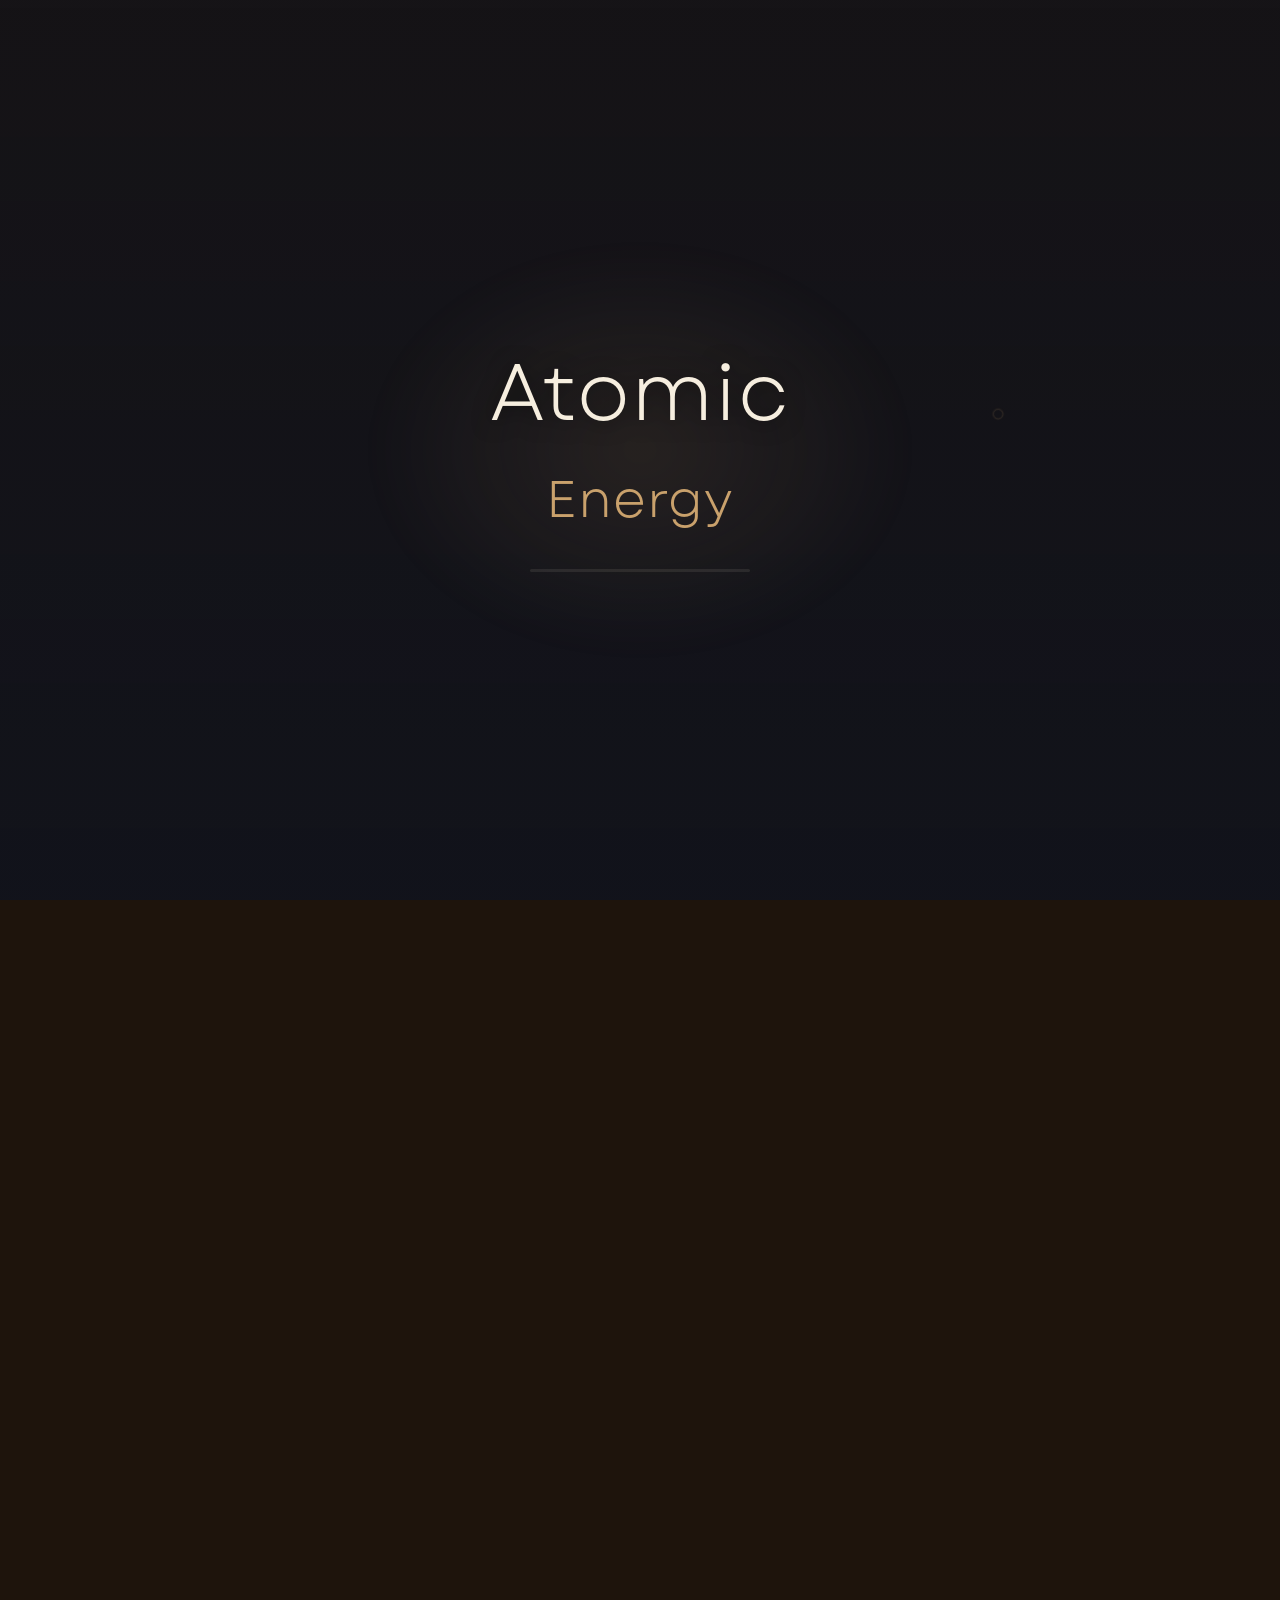
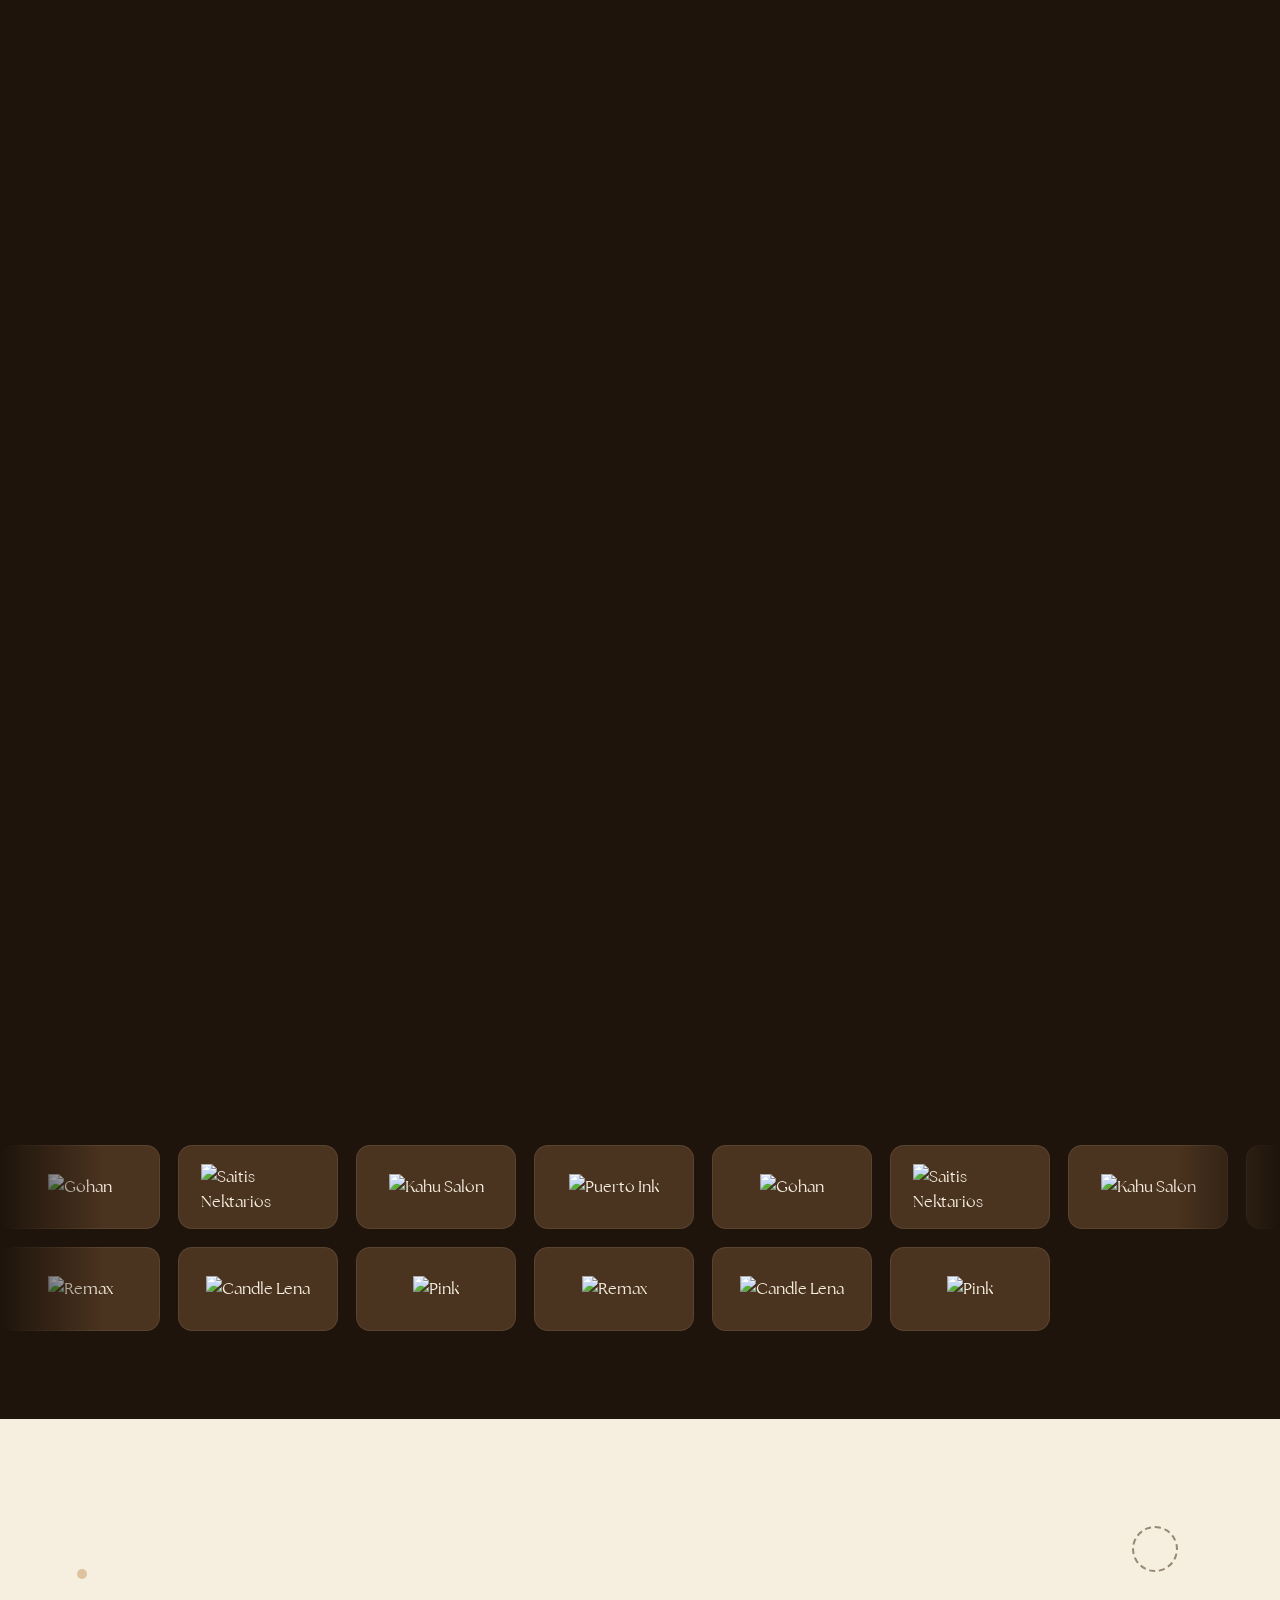
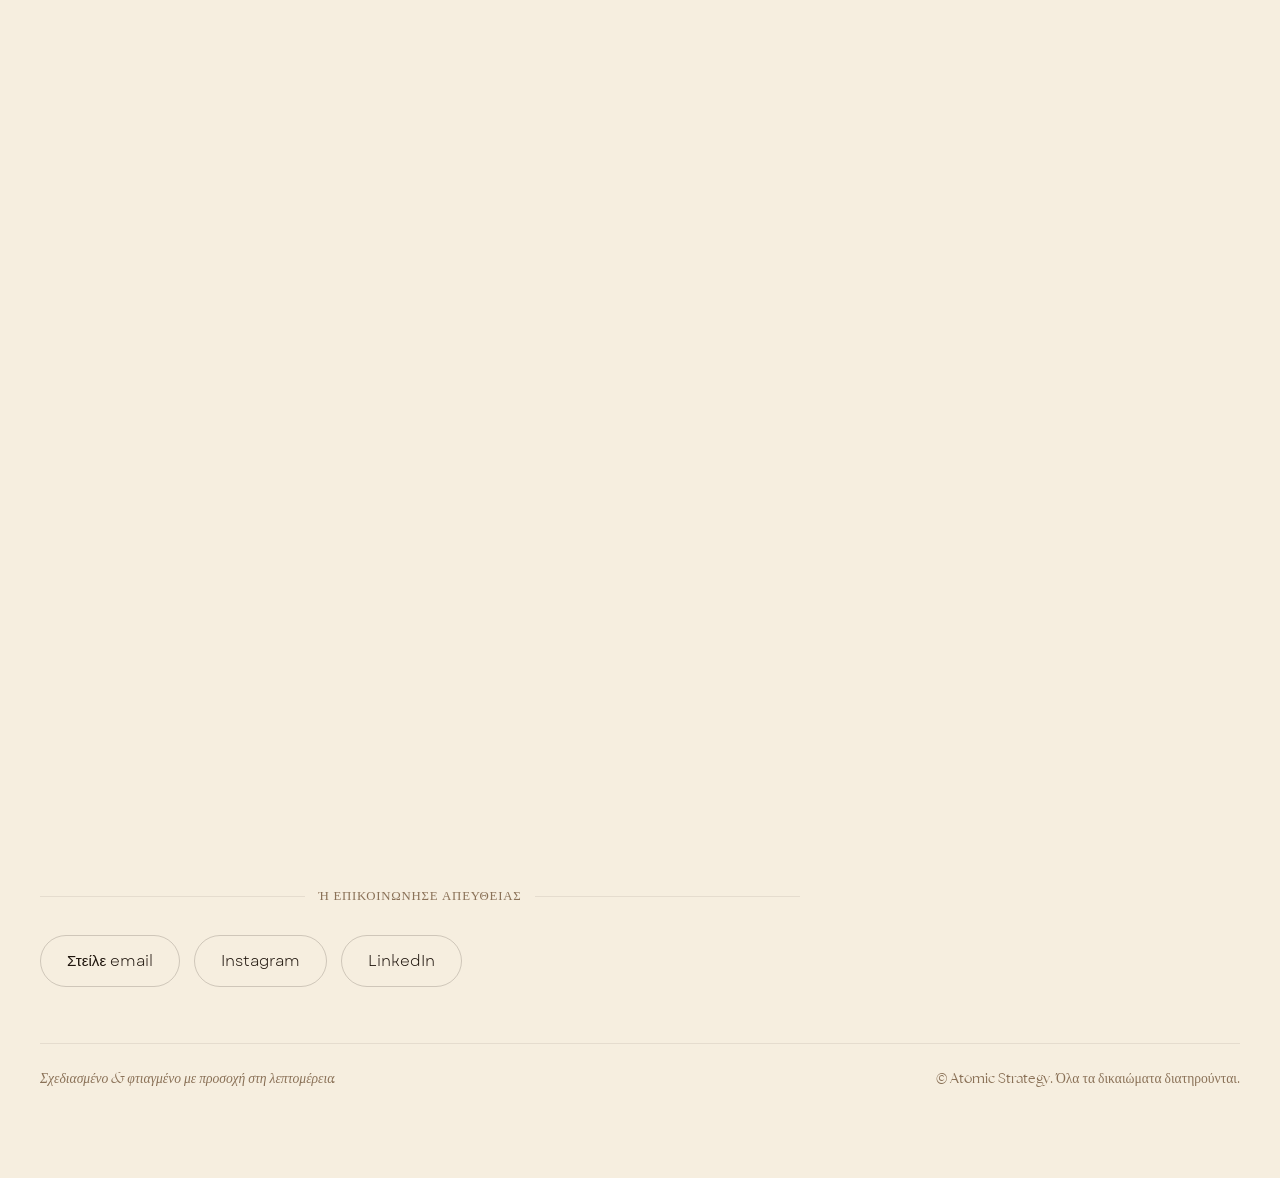
==== commit 909720c4: "Swap hero brand badge to the wordmark-only logo crop, apply The Seasons to hero title and footer slo" ====
--- a/index.html
+++ b/index.html
@@ -125,7 +125,7 @@
     <div class="hero-glow" aria-hidden="true"></div>
 
     <a class="brand-badge" href="#top" aria-label="Atomic Strategy">
-      <img class="brand-badge-logo" src="assets/logo.png" alt="Atomic Strategy">
+      <img class="brand-badge-logo" src="assets/wordmark.png" alt="Atomic Strategy">
     </a>
 
     <nav class="hero-nav" aria-label="Κύρια πλοήγηση">
@@ -417,7 +417,7 @@
       </div>
 
       <div class="footer-inner embedded-footer">
-        <p data-i18n-html="footer.tagline">Σχεδιασμένο &amp; φτιαγμένο με προσοχή στη λεπτομέρεια.</p>
+        <p class="footer-slogan" data-i18n-html="footer.tagline">Σχεδιασμένο &amp; φτιαγμένο με προσοχή στη λεπτομέρεια.</p>
         <p class="footer-rights">© <span id="year"></span> Atomic Strategy. <span data-i18n="footer.rights">Όλα τα δικαιώματα διατηρούνται.</span></p>
       </div>
     </div>
--- a/styles.css
+++ b/styles.css
@@ -414,8 +414,8 @@
 /* ---------- Brand badge, top-left ---------- */
 .brand-badge {
   position: absolute;
-  top: 0;
-  left: 0;
+  top: 24px;
+  left: 24px;
   z-index: 2;
   display: inline-flex;
   text-decoration: none;
@@ -453,22 +453,26 @@
 }
 
 .brand-badge-logo {
-  height: 300px;
+  height: 42px;
   width: auto;
   display: block;
-  /* the source PNG has ~5-7% transparent padding baked in around the
-     mark, so pull it up/left by that much to sit truly flush in the
-     corner instead of visibly inset */
-  margin: -85px 0 0 -35px;
+  /* the source PNG (wordmark-only crop) has transparent padding baked
+     in around the letters, so pull it up/left by that much to sit
+     truly flush instead of visibly inset */
+  margin: -4px 0 0 -60px;
+}
+
+.footer-slogan {
+  font-family: "The Seasons", var(--font-body);
+  font-style: italic;
 }
 
 .brand-badge-text {
-  font-family: var(--font-display);
+  font-family: "The Seasons", var(--font-body);
   font-weight: 700;
   font-size: 0.72rem;
   line-height: 1.2;
-  letter-spacing: 0.04em;
-  text-transform: uppercase;
+  letter-spacing: normal;
   color: var(--text-primary);
   white-space: nowrap;
 }
@@ -480,7 +484,7 @@
    on the shared rule above. */
 .hero .brand-badge-text {
   font-size: 2rem;
-  color: #f6eedf;
+  color: #8a5a3c;
 }
 
 /* ---------- Nav (embedded in hero) ----------
@@ -993,8 +997,7 @@
 }
 
 .hero-title {
-  /* No font-family/weight override here any more — falls through to the
-     h1 base rule's var(--font-heading), now PP Neue Montreal. */
+  font-family: "The Seasons", var(--font-body);
   font-size: clamp(2rem, min(6vw, 9vh), 4.6rem);
   color: #f6eedf;
   letter-spacing: -0.02em;
@@ -1939,6 +1942,11 @@
 }
 
 @media (max-width: 860px) {
+  .brand-badge-logo {
+    height: 32px;
+    margin: -3px 0 0 -18px;
+  }
+
   .hero {
     padding: 120px 0 100px;
     /* Full-screen hero so the slogan can sit at the bottom, right above
@@ -1965,6 +1973,16 @@
 }
 
 @media (max-width: 620px) {
+  .brand-badge {
+    top: 24px;
+    left: 8px;
+  }
+
+  .brand-badge-logo {
+    height: 24px;
+    margin: -2px 0 0 -13px;
+  }
+
   .hero {
     flex-direction: column;
     align-items: center;
@@ -2008,8 +2026,8 @@
   }
 
   .brand-badge {
-    top: 14px;
-    left: 14px;
+    top: 22px;
+    left: -20px;
   }
 
   .hero .brand-badge-text {
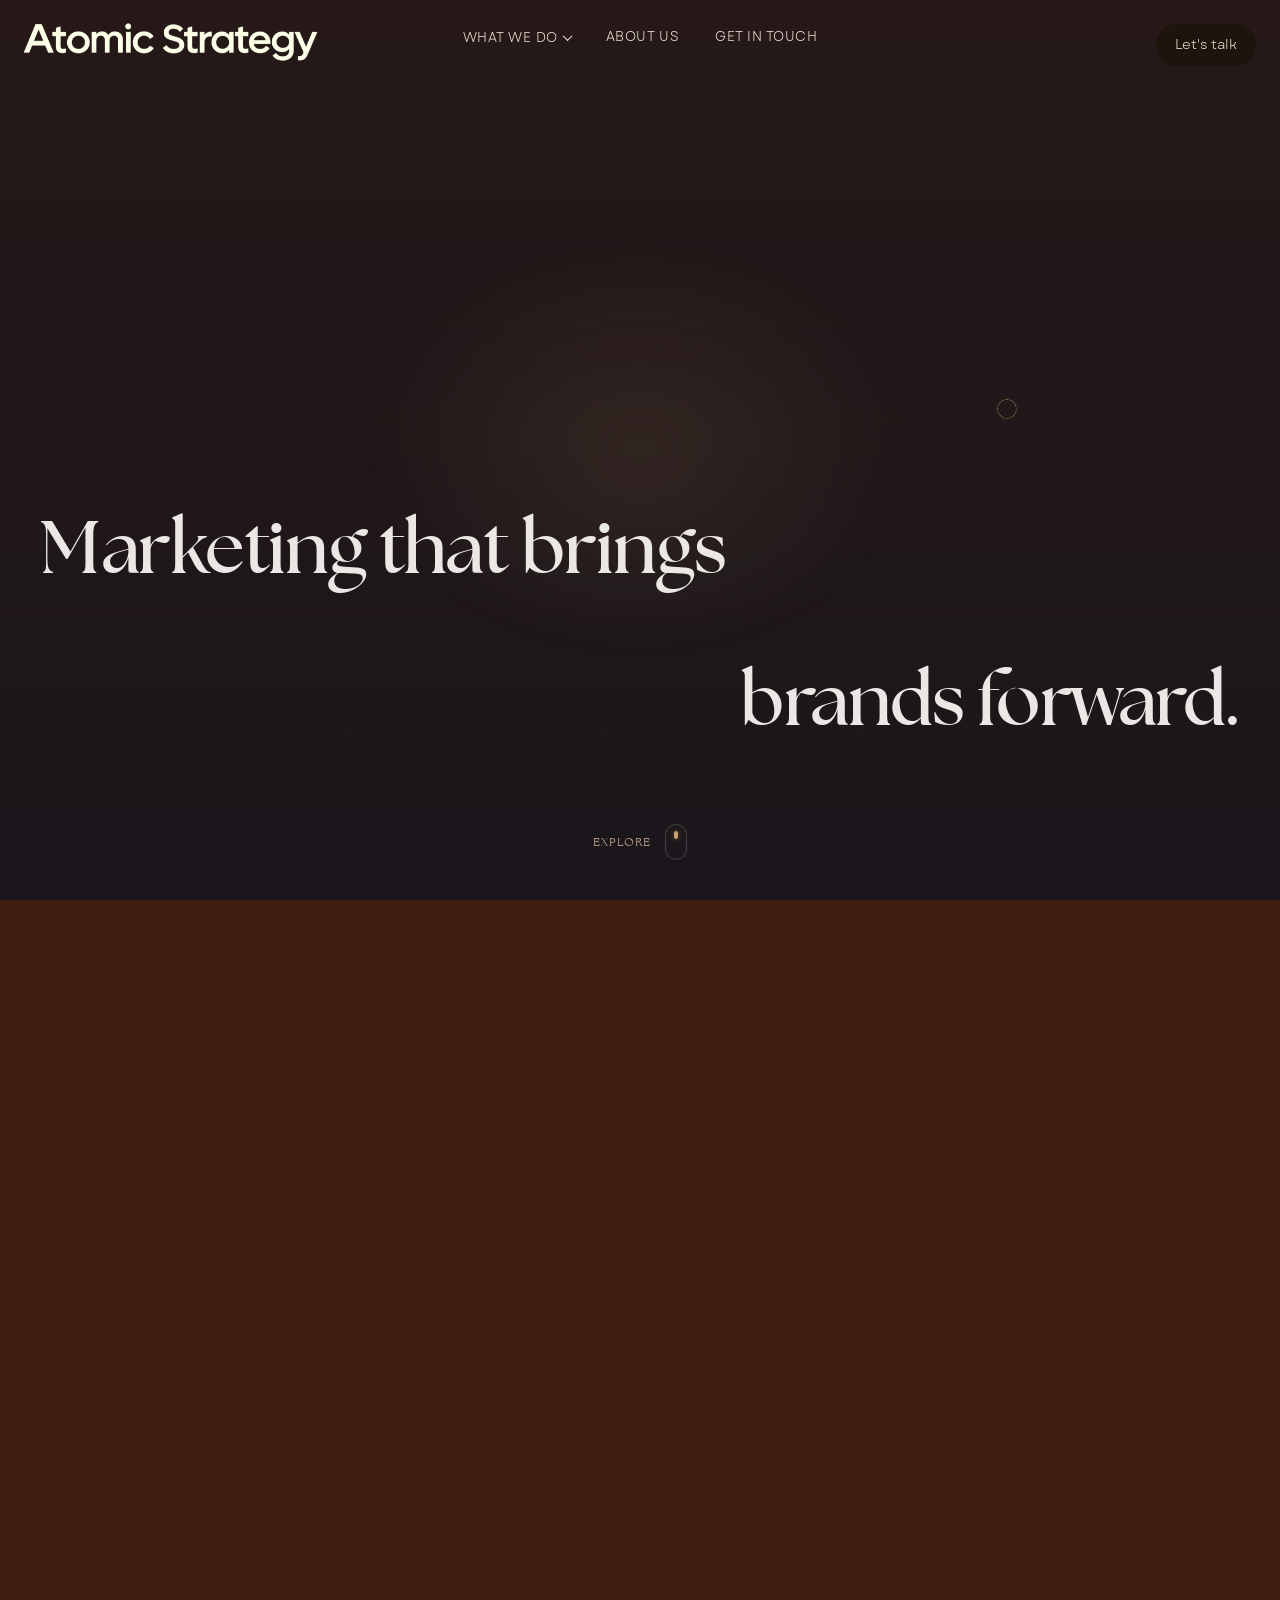
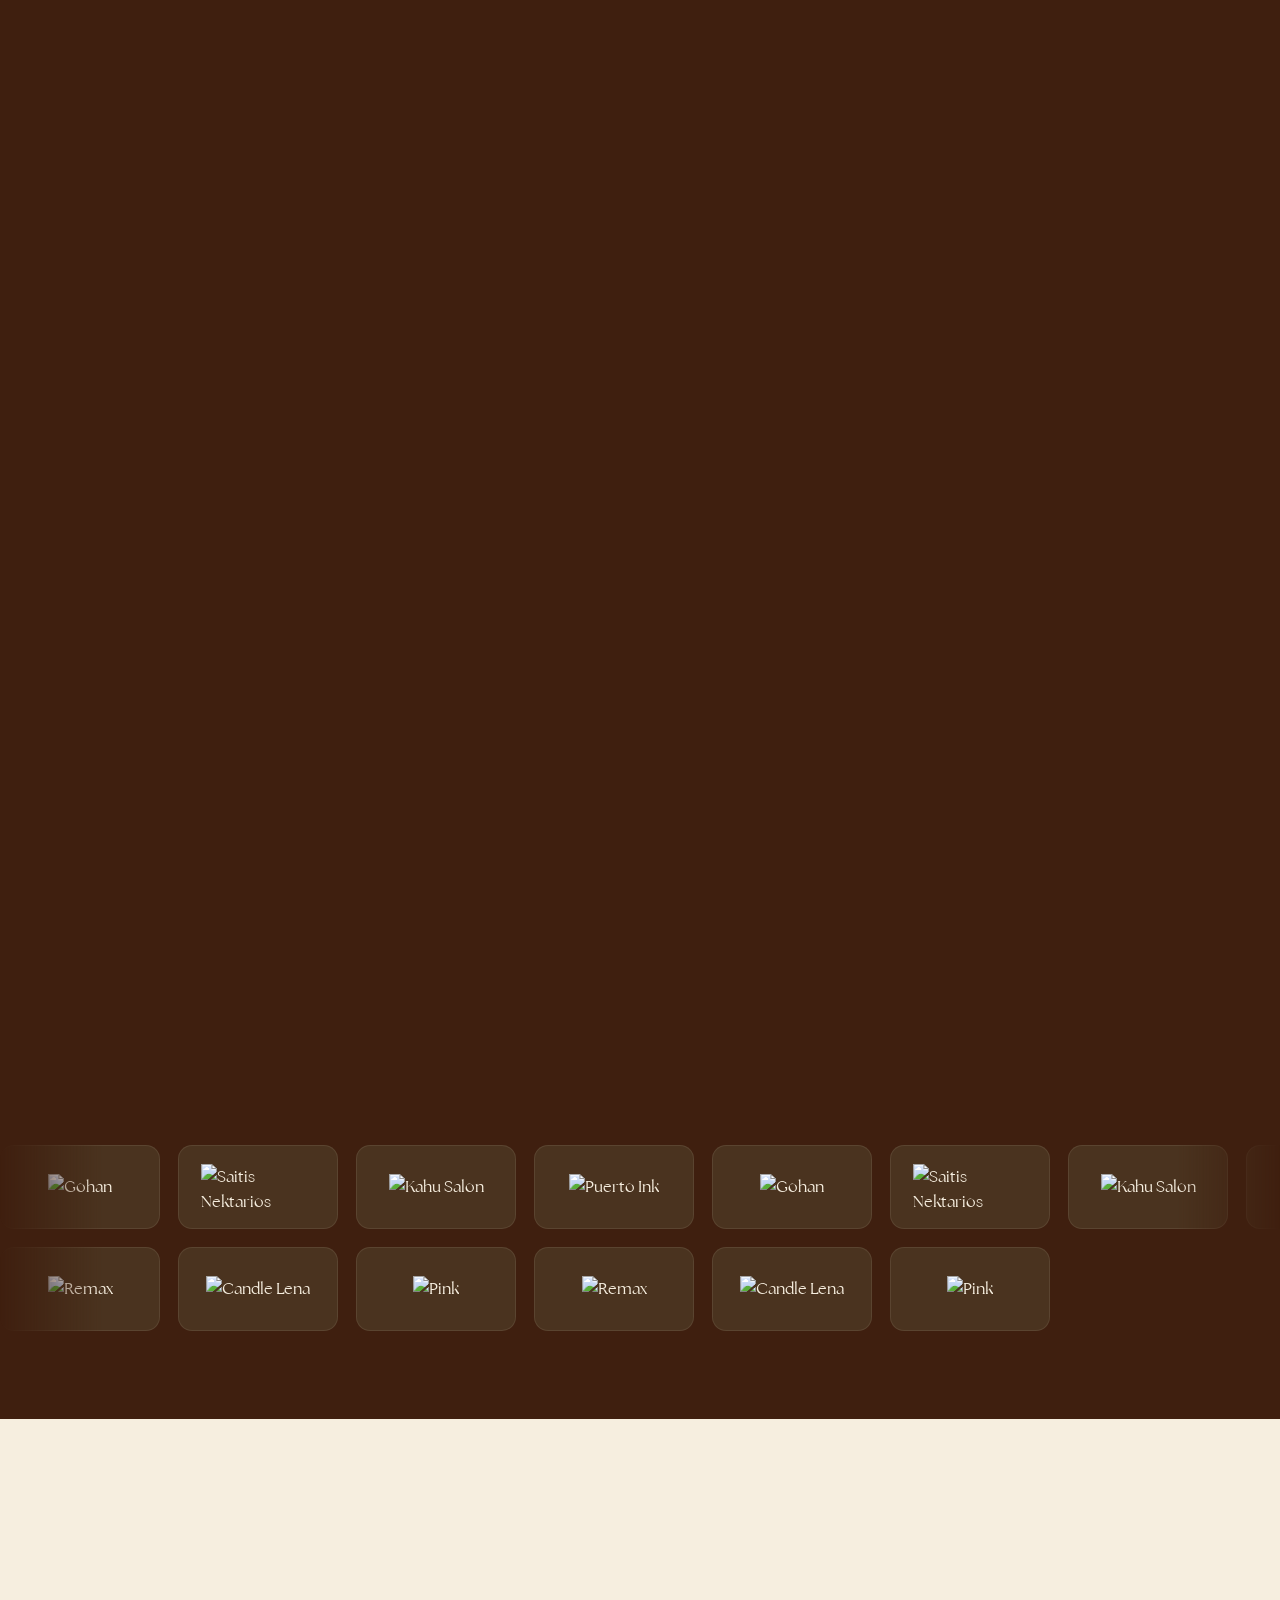
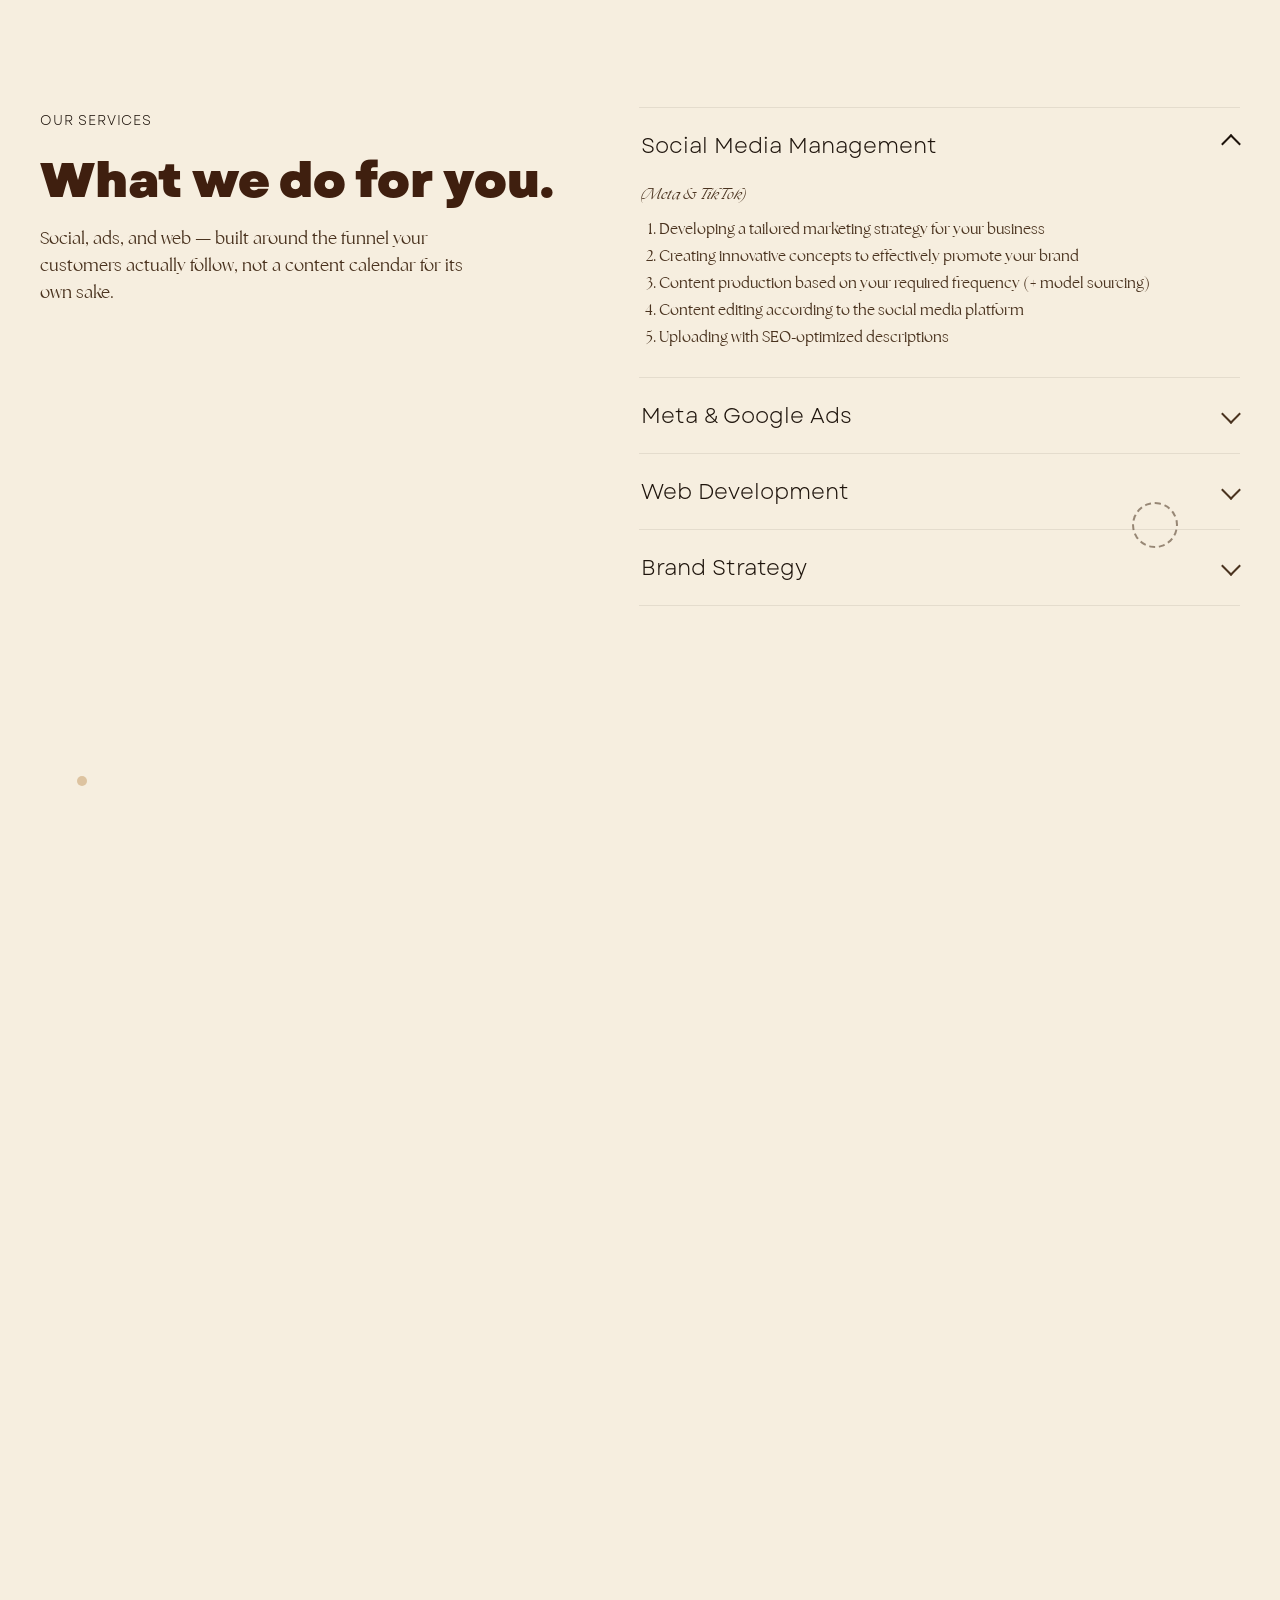
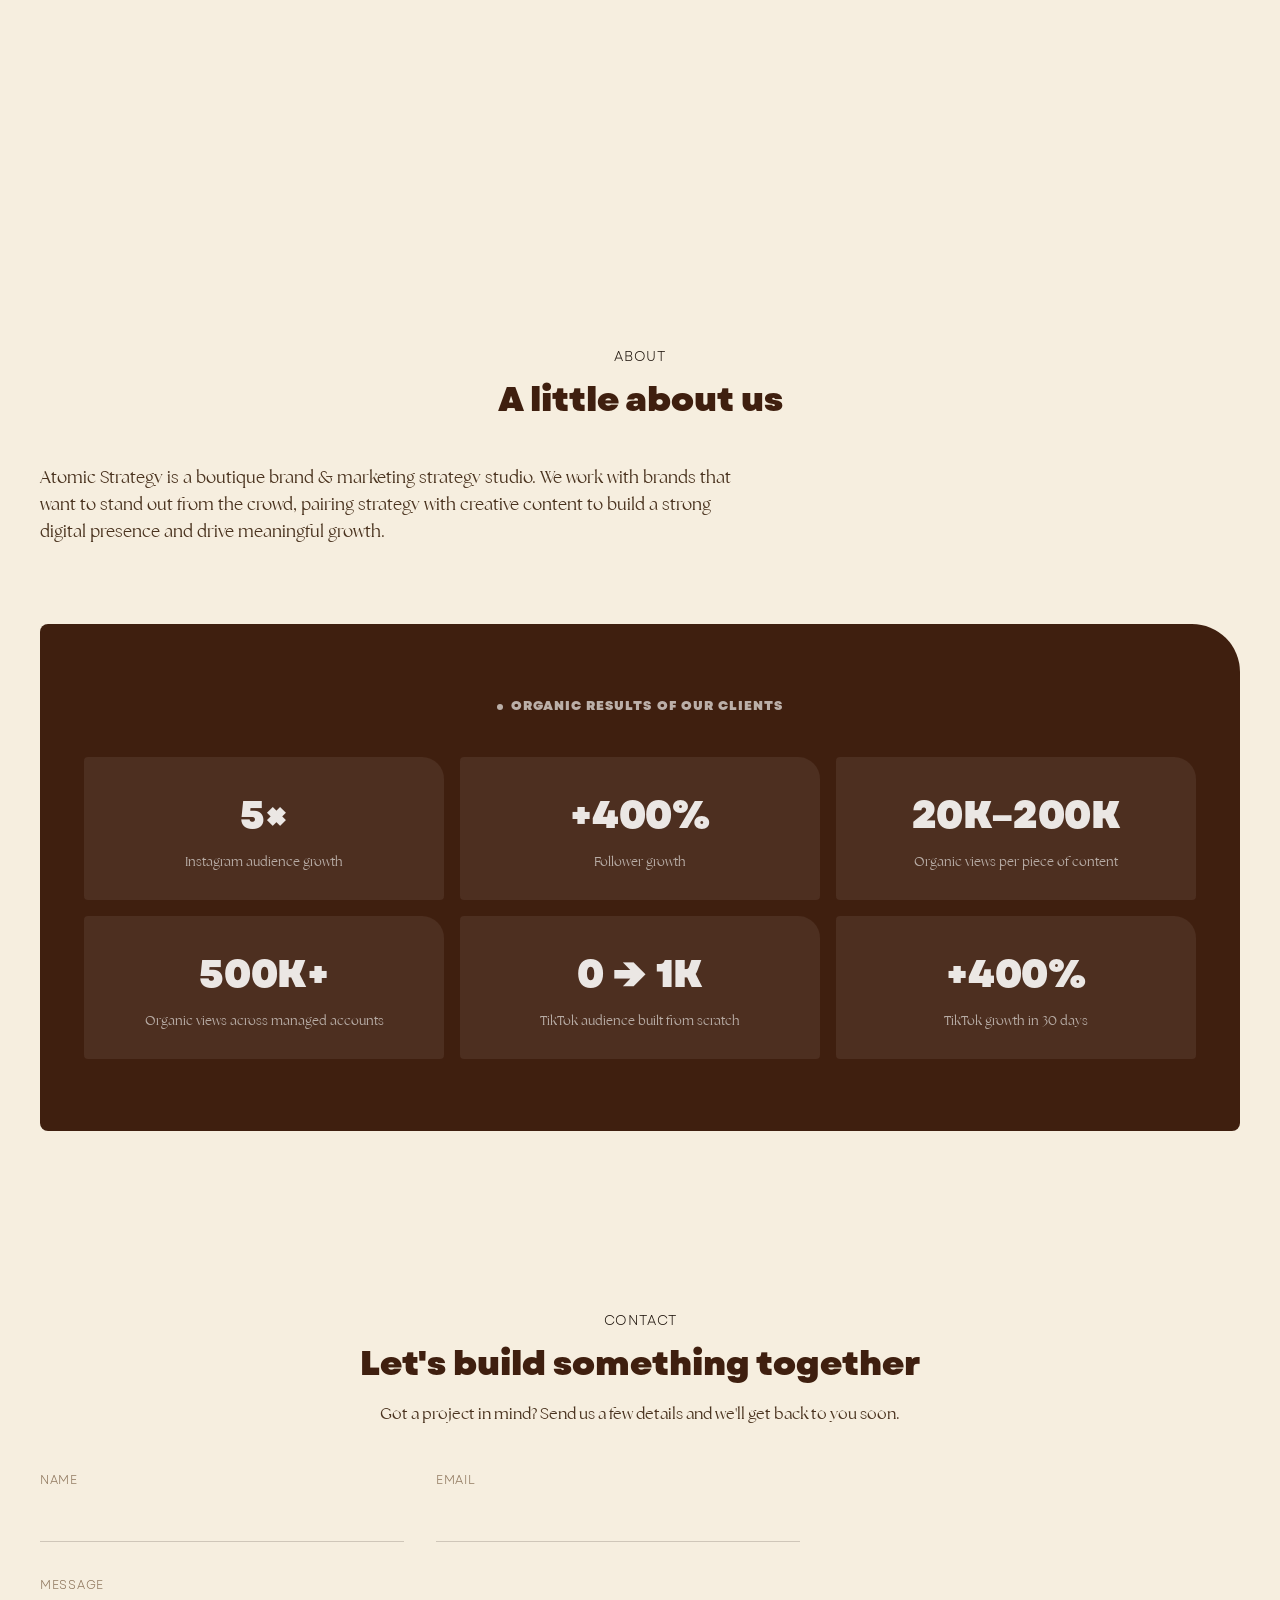
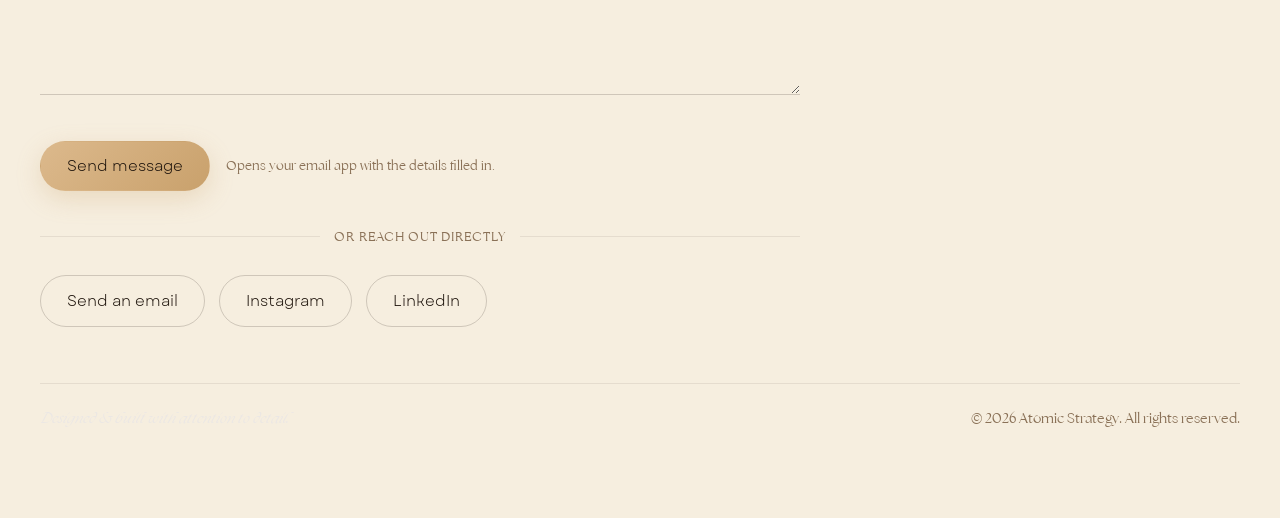
==== commit 6dd7e3d5: "Translate all pages to English, rework the loading screen (mark + wordmark, no cycling words, brown " ====
--- a/index.html
+++ b/index.html
@@ -1,5 +1,5 @@
 <!DOCTYPE html>
-<html lang="el">
+<html lang="en">
 <head>
 <meta charset="UTF-8">
 <meta name="viewport" content="width=device-width, initial-scale=1.0">
@@ -42,8 +42,10 @@
 
 <div class="loader" id="loader" aria-hidden="true">
   <div class="loader-inner">
-    <span class="loader-atomic">Atomic</span>
-    <span class="loader-cycle" id="loaderCycle">Energy</span>
+    <img class="loader-mark" src="assets/mark.png" alt="">
+    <img class="loader-wordmark" src="assets/showcase-caption.png" alt="Atomic Strategy">
+    <span class="loader-atomic" hidden>Atomic</span>
+    <span class="loader-cycle" id="loaderCycle" hidden>Energy</span>
     <div class="loader-bar"><span class="loader-bar-fill" id="loaderBarFill"></span></div>
   </div>
 </div>
@@ -102,7 +104,7 @@
 </header>
 
 <div class="hero-video-frame" id="heroVideoFrame">
-  <video id="heroVideo" class="hero-video" src="assets/videos/hero.mp4" muted loop playsinline autoplay aria-hidden="true"></video>
+  <video id="heroVideo" class="hero-video" src="assets/videos/hero.mp4" muted loop playsinline preload="auto" aria-hidden="true"></video>
   <div class="hero-video-overlay" aria-hidden="true"></div>
   <button type="button" class="hero-video-play" id="heroVideoPlay" aria-label="Αναπαραγωγή βίντεο">
     <span class="hero-video-play-icon" aria-hidden="true">▶</span>
@@ -125,7 +127,7 @@
     <div class="hero-glow" aria-hidden="true"></div>
 
     <a class="brand-badge" href="#top" aria-label="Atomic Strategy">
-      <img class="brand-badge-logo" src="assets/wordmark.png" alt="Atomic Strategy">
+      <img class="brand-badge-logo brand-badge-logo--wide" src="assets/showcase-caption.png" alt="Atomic Strategy">
     </a>
 
     <nav class="hero-nav" aria-label="Κύρια πλοήγηση">
@@ -193,8 +195,7 @@
     <div class="video-showcase-inner" id="videoShowcaseInner">
       <div class="video-panel-target" id="videoPanelTarget" aria-hidden="true"></div>
       <p class="video-showcase-caption">
-        <span class="video-showcase-label" data-i18n="showcase.watchLeft">Δες</span>
-        <span class="video-showcase-label" data-i18n="showcase.watchRight">πώς δουλεύουμε</span>
+        <img class="video-showcase-logo" src="assets/showcase-caption.png" alt="Atomic Strategy">
       </p>
     </div>
   </section>
--- a/styles.css
+++ b/styles.css
@@ -120,8 +120,8 @@
      Hazelnut 50% (human/approachable) as the one warm accent, Brown 25%
      (heritage/stability), Black 20% (confidence/performance) as the
      dark base, Cream 5% (butter/warmth) as text and highlights */
-  --bg-deep: #1e140c;    /* Espresso (Black, warmed toward Brown) */
-  --bg-base: #1e140c;
+  --bg-deep: #3f1f0f;    /* Espresso (Black, warmed toward Brown) */
+  --bg-base: #3f1f0f;
   --bg-raised: #4a331f;  /* Brown */
   --bg-raised-2: #5c4128; /* lighter Brown, for a second raised layer */
   --border-soft: rgba(246, 238, 223, 0.09);
@@ -261,7 +261,7 @@
   display: flex;
   align-items: center;
   justify-content: center;
-  background: transparent;
+  background: #3f1f0f;
   opacity: 1;
   visibility: visible;
   transition: opacity 0.6s ease, visibility 0s linear 0s;
@@ -289,6 +289,7 @@
 }
 
 .loader-atomic {
+  display: none;
   font-size: clamp(2.2rem, 7vw, 5rem);
   letter-spacing: 0.02em;
   color: var(--text-primary);
@@ -297,7 +298,7 @@
 }
 
 .loader-cycle {
-  display: inline-block;
+  display: none;
   min-height: 1.15em;
   font-size: clamp(1.5rem, 4.6vw, 3.2rem);
   letter-spacing: 0.02em;
@@ -339,7 +340,7 @@
   width: 0%;
   background: linear-gradient(90deg, var(--amber), var(--amber-bright));
   border-radius: var(--radius-pill);
-  transition: width 0.12s linear;
+  transition: width 2s ease;
 }
 
 @media (prefers-reduced-motion: reduce) {
@@ -453,18 +454,42 @@
 }
 
 .brand-badge-logo {
-  height: 42px;
+  height: 200px;
   width: auto;
   display: block;
-  /* the source PNG (wordmark-only crop) has transparent padding baked
-     in around the letters, so pull it up/left by that much to sit
-     truly flush instead of visibly inset */
-  margin: -4px 0 0 -60px;
+  /* the source PNG (symbol-only mark, square canvas) has transparent
+     padding baked in around it, so pull it up/left by that much to
+     sit truly flush instead of visibly inset */
+  margin: -70px 0 0 -20px;
+}
+
+/* Wordmark-style crop (wide strip, tightly cropped already) instead of
+   the square symbol-only mark — different aspect ratio, so its own size
+   and (much smaller) padding compensation. */
+.brand-badge-logo--wide {
+  height: 44px;
+  margin: -4px 0 0 -4px;
+}
+
+.loader-mark {
+  height: min(260px, 48vw);
+  width: auto;
+  /* proportional to the clamped height above (not a fixed px), so the
+     compensation stays correct at every viewport instead of overlapping
+     the wordmark on narrow screens where 48vw shrinks it well below 260px */
+  margin-bottom: calc(min(260px, 48vw) * -0.26);
+}
+
+.loader-wordmark {
+  height: min(48px, 9vw);
+  width: auto;
+  margin-top: calc(min(48px, 9vw) * -0.1);
 }
 
 .footer-slogan {
   font-family: "The Seasons", var(--font-body);
   font-style: italic;
+  color: #ebe7e4;
 }
 
 .brand-badge-text {
@@ -667,7 +692,7 @@
   transform: translate(-50%, -8px);
   width: min(620px, 90vw);
   z-index: 5;
-  background: var(--bg-raised);
+  background: #3f1f0f;
   border: 1px solid var(--border-soft);
   border-radius: var(--radius-lg);
   box-shadow: var(--shadow-soft);
@@ -999,7 +1024,7 @@
 .hero-title {
   font-family: "The Seasons", var(--font-body);
   font-size: clamp(2rem, min(6vw, 9vh), 4.6rem);
-  color: #f6eedf;
+  color: #ebe7e4;
   letter-spacing: -0.02em;
   display: flex;
   flex-direction: column;
@@ -1023,9 +1048,7 @@
 /* Still gets its glow treatment, just in white rather than the accent
    color — "all the letters in the hero should be white" per request. */
 .glow-text {
-  color: #f6eedf;
-  text-shadow: 0 0 14px rgba(246, 238, 223, 0.5);
-  animation: glowPulse 3.2s ease-in-out infinite;
+  color: #ebe7e4;
 }
 
 @keyframes glowPulse {
@@ -1520,6 +1543,14 @@
   color: var(--text-primary);
 }
 
+/* Headings in these light sections were reading as near-black (Espresso,
+   --text-primary) — warm them to Brown instead, leaving body copy as-is. */
+#services h1, #services h2, #services h3, #services h4,
+#about h1, #about h2, #about h3, #about h4,
+#contact h1, #contact h2, #contact h3, #contact h4 {
+  color: #3f1f0f;
+}
+
 .section-head {
   max-width: 640px;
   margin: 0 auto 44px;
@@ -1558,9 +1589,9 @@
   margin-top: clamp(48px, 7vw, 80px);
   text-align: center;
   padding: clamp(40px, 6vw, 72px) clamp(20px, 4vw, 44px);
-  background: linear-gradient(150deg, #dcb98c 0%, #a9814f 130%);
+  background: #3f1f0f;
   border-radius: 8px 48px 8px 8px;
-  color: var(--accent-ink);
+  color: #ebe7e4;
 }
 
 .results-kicker {
@@ -1573,7 +1604,7 @@
   font-weight: 600;
   letter-spacing: 0.08em;
   text-transform: uppercase;
-  color: var(--accent-ink);
+  color: #ebe7e4;
   opacity: 0.72;
   margin: 0 0 clamp(28px, 4vw, 40px);
 }
@@ -1582,7 +1613,7 @@
   width: 6px;
   height: 6px;
   border-radius: 50%;
-  background: var(--accent-ink);
+  background: #ebe7e4;
   flex: none;
 }
 
@@ -1594,28 +1625,28 @@
 
 .result-stat {
   padding: clamp(18px, 3vw, 28px) 12px;
-  background: rgba(11, 11, 15, 0.08);
+  background: rgba(235, 231, 228, 0.08);
   border-radius: 4px 22px 4px 4px;
   transition: transform 0.25s ease, background 0.25s ease;
 }
 
 .result-stat:hover {
   transform: translateY(-4px);
-  background: rgba(11, 11, 15, 0.14);
+  background: rgba(235, 231, 228, 0.14);
 }
 
 .result-num {
   font-family: var(--font-display);
   font-weight: 700;
   font-size: clamp(1.4rem, 4vw, 2.4rem);
-  color: var(--accent-ink);
+  color: #ebe7e4;
   margin: 0 0 6px;
   letter-spacing: -0.01em;
 }
 
 .result-label {
   margin: 0;
-  color: rgba(11, 11, 15, 0.68);
+  color: rgba(235, 231, 228, 0.68);
   font-size: 0.82rem;
   line-height: 1.5;
 }
@@ -1943,8 +1974,13 @@
 
 @media (max-width: 860px) {
   .brand-badge-logo {
-    height: 32px;
-    margin: -3px 0 0 -18px;
+    height: 60px;
+    margin: -21px 0 0 -6px;
+  }
+
+  .brand-badge-logo--wide {
+    height: 20px;
+    margin: -1px 0 0 -1px;
   }
 
   .hero {
@@ -1973,14 +2009,28 @@
 }
 
 @media (max-width: 620px) {
+  /* script.js fades .brand-badge in/out by scroll progress through the
+     pinned hero — math that goes wrong once the hero stops actually
+     pinning at narrow widths, so pin it visible here regardless of
+     whatever inline opacity/transform it computed. */
+  .hero .brand-badge {
+    opacity: 1 !important;
+    transform: none !important;
+  }
+
   .brand-badge {
-    top: 24px;
-    left: 8px;
+    top: 14px;
+    left: 14px;
   }
 
   .brand-badge-logo {
-    height: 24px;
-    margin: -2px 0 0 -13px;
+    height: 110px;
+    margin: -20px 0 0 0;
+  }
+
+  .brand-badge-logo--wide {
+    height: 26px;
+    margin: -2px 0 0 0;
   }
 
   .hero {
@@ -2026,8 +2076,8 @@
   }
 
   .brand-badge {
-    top: 22px;
-    left: -20px;
+    top: 14px;
+    left: 14px;
   }
 
   .hero .brand-badge-text {
@@ -2218,7 +2268,7 @@
 }
 
 .cs-item.is-logo {
-  background: #fff;
+  background: #ebe7e4;
 }
 
 .cs-item.is-logo img {
